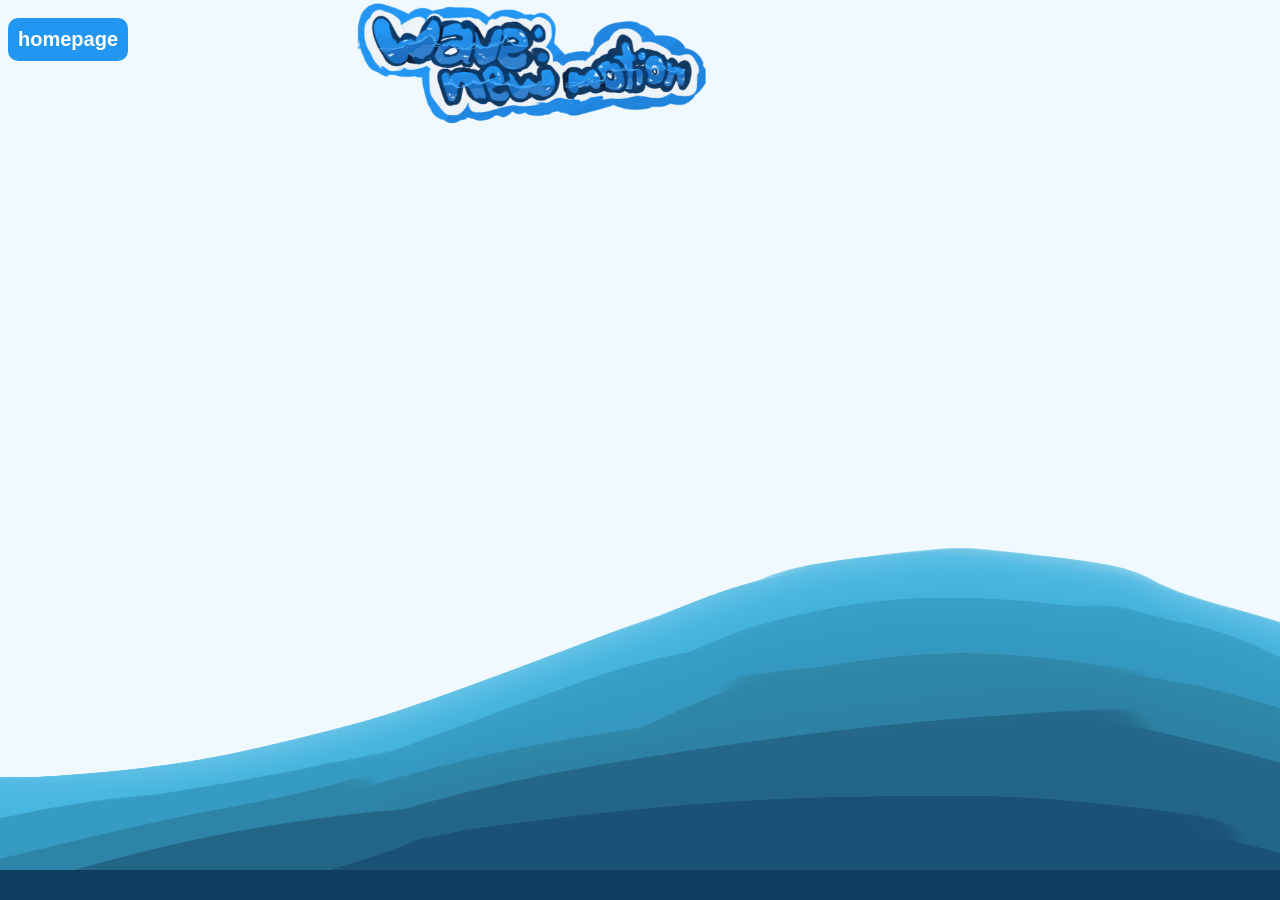
==== index.html @ c50577df "portal css / index css grabbed from my wonderful claude or im looking at new color profiles and thin" ====
<!DOCTYPE html>
<html lang="en">
<head>
    <meta charset="UTF-8">
    <meta name="viewport" content="width=device-width, initial-scale=1.0">
    <title>Wave: New Motion</title>
<!--     
    <link rel="icon" type="image/png" href="assets/favicon.png"> -->
    <link rel = "stylesheet" href="styles.css">
    <link rel="stylesheet" href="wave.css">
    <link rel = "stylesheet" href="portal.css"
</head>

<body>

<body>
    <img src="images/logo.png" width="350" height="171" id = "logo" class="logo">

    <div class = "home-ocean">
        <div class = "home-wave"></div>
        <div class = "home-wave"></div>
    </div>

    <!-- make a div for the top bar for navigation (have very little like maybe goal, detail, contact about us, etc.) -->

    <container>

        <div class = "header">

        </div>

        <div class = "content">
            <!-- <select id="dynamicDropdown">
                <option disabled selected>Select an option</option>
            </select>
            <button id = "convert"> convert horus</button> -->

            <button onclick="window.location.href='homepage.html';">homepage</button>
        </div>
        
        <div class = "shop-output" id = "shop-output"> </div>

        <div class = "popup-overlay"></div>
        
    </container>
    
    <script src="portal/portal.js"></script>
    

</body>
</html>
---- styles.css ----
@font-face {
  font-family: 'Satoshi'; /* Name the font */
  src: url("Satoshi-Black.ttf") format("truetype"); 
  font-weight: 100 900;
  font-style: normal;
  font-display: swap; /* Helps with page load performance */
}


:root {
    --navy: #0a1c38;
    --blue: #1a6fc4;
    --accent: #2196f3;
    --white: #ffffff;
    --light-bg: #f0f4f8;
}

.logo{
    z-index: 40;
    position: fixed;
    left: 28%;
    top: -2.5%;
    margin: 0;
    z-index: 30;
    line-height:0;
    animation: fadeUp 0.5s ease forwards;
    transition: background-color 0.2s ease, transform 0.2s ease, box-shadow 0.2s ease;
}


.logo.show{
    z-index: 40;
    position: fixed;
    left: 36%;
    top: -2.5%;
    margin: 0;
    z-index: 30;
    line-height:0;
    animation: fadeUp 0.5s ease forwards;
    transition: background-color 0.2s ease, transform 0.2s ease, box-shadow 0.2s ease;
}
.logo:hover{
    transform: scale(1.05);
    cursor: url("images/bcursor1.png"), pointer;
}

body{
    font-family:'Satoshi-Black', sans-serif;
    font-size: 2vw;
    font-weight: bold;
    color: var(--light-bg);
}
h1 {
    margin-top: 2px;
    margin-bottom: 10px;
    color: var(--navy);
}

button{
    cursor: url("images/bcursor1.png"), auto;
    font-family: 'Satoshi-Black', sans-serif;
    background-color: var(--accent);
    color: white;
    align-self: center;

    margin-bottom: 10px;
    margin-top: 10px;
    padding: 10px;

    border: none;
    font-size: 20px;
    border-radius: 10px;
    
    font-weight: bold; 
}

button:hover{
    background-color: var(--blue);
    color: white;
    box-shadow: 0px 0px 20px rgb(66, 155, 193);

}
.delete-btn{
    font-family: 'Satoshi-Black', sans-serif;
    background-color: var(--accent);
    color: white;
    padding: 10px;
    border: none;
    border-radius: 10px;
    font-weight: bold;
    margin: auto;
}
.delete-btn:hover{
    background-color: var(--blue);
    color: white;
    box-shadow: 0px 0px 20px rgb(66, 155, 193);
}

.popup-overlay {
    display: block;
    width: 100%;
    height: 100%;
    position: fixed;
    top: 0;
    left: 0;
    background-color: rgba(0, 0, 0, 0.15);
    opacity: 0;
    pointer-events: none;
    z-index: 999;
}

.popup-overlay.show {
    opacity: 1;
    pointer-events: auto;
}

.hours-logged{
    padding-left: 10px;
    margin: 0;
    width: auto;
    border-radius: 10px;
    color: var(--accent);
    background-color: white;
    text-align: left;
}

.currency {
    direction: flex;
    background-color: var(--accent);
    color: var(--light-bg);
    width: 10vw;
    border-radius: 15px;
    padding: 10px;
}
.delete-popup {
    cursor: url("images/bcursor1.png"), pointer;
    display: flex;
    background-color: var(--light-bg);
    width: 30vw;
    aspect-ratio: 5/4;
    flex-direction: column;
    box-sizing: border-box;
    overflow: auto;

    position: fixed;
    border-radius: 1rem;
    padding: 2rem;
    gap: 0rem;

    top: 50%;
    left: 50%;

    transform: translate(-50%, -50%) scale(0.8);
    opacity: 0;
    border: 0.15rem solid var(--light-bg);
    pointer-events: none;
    z-index: 1000;
}

.delete-popup.show {
    transform: translate(-50%, -50%) scale(1.0);
    opacity: 1;
    pointer-events: auto;
    z-index: 1000;
    text-align: center; 
    border-radius: 30px;
    border-color:rgba(47, 106, 232, 0.368);
}

.delete-popup-overlay {
    display: block;
    width: 100%;
    height: 100%;
    position: fixed;
    top: 0;
    left: 0;
    background-color: rgba(0, 0, 0, 0.15);
    opacity: 0;
    pointer-events: none;
    z-index: 999;
}

.delete-popup-overlay.show {
    opacity: 1;
    pointer-events: auto;
}
---- wave.css ----
/* Animated Wave Background Style  */


.ocean {
    cursor: url("images/bcursor1.png"), pointer;
    height: 30px;
    width:100%;
    position: fixed;
    bottom:0;
    left:0;
    background-color: rgb(16, 60, 96);
}

.wave {
    background: url("images/wave.png") repeat-x;
    position: absolute;
    top: -250px;
    width: 6400px;
    height: 300px;
    animation: wave 14s cubic-bezier( 0.36, 0.45, 0.63, 0.53) infinite, swell 7s;
    transform: translate3d(0, 0, 0);
}

.wave:nth-of-type(2) {
    top: -250px;
    animation: wave 7s cubic-bezier( 0.36, 0.45, 0.63, 0.53) -.125s infinite, swell 5s ease -1.25s infinite;
    opacity: 1;
}

@keyframes wave {
    0% {
        margin-left: 0;
    }
    100% {
        margin-left: -1920px;
    }
}

@keyframes swell {
    0%, 100% {
        transform: translate3d(0,-20px,0);
    }
    50% {
        transform: translate3d(0,20px,0);
    }
}

/* Animated Wave Background Style  */


.home-ocean {
    cursor: url("images/bcursor1.png"), pointer;
    height: 30px;
    width:100%;
    position: fixed;
    bottom:0;
    left:0;
    background-color: rgb(16, 60, 96);
}

.home-wave {
    background: url("images/wave.png") repeat-x;
    position: absolute;
    top: -350px;
    width: 6400px;
    height: 350px;
    animation: home-wave 14s cubic-bezier( 0.36, 0.45, 0.63, 0.53) infinite, home-swell 7s;
    transform: translate3d(0, 0, 0);
}

.home-wave:nth-of-type(2) {
    top: -350px;
    animation: home-wave 7s cubic-bezier( 0.36, 0.45, 0.63, 0.53) -.125s infinite, home-swell 7.5s ease -1.25s infinite;
    opacity: 1;
}

@keyframes home-wave {
    0% {
        margin-left: 0px;
    }
    100% {
        margin-left: -1920px;
    }
}

@keyframes home-swell {
    0%, 100% {
        transform: translate3d(0,-30px,0);
    }
    50% {
        transform: translate3d(0,30px,0);
    }
}
---- portal.css ----
:root{
  --sky:#f0f9ff;
  --blue1:#29abe2;
  --blue2:#1d8fc7;
  --blue3:#0e6fa3;
  --deep:#0a2a3d;
  --text:#0d2e45;
  --muted:#4a8fb0;
  --white:#ffffff;
  --shadow:rgba(29,143,199,0.15);
}
 
html{scroll-behavior:smooth;}
 
body{
  font-family:'Nunito',sans-serif;
  background:var(--sky);
  color:var(--text);
  overflow-x:hidden;
}
 
/* ── NAV ── */
nav{
  position:sticky;top:0;z-index:100;
  display:flex;align-items:center;justify-content:space-between;
  padding:0 2.5rem;height:64px;
  background:rgba(240,249,255,0.85);
  backdrop-filter:blur(16px);
  border-bottom:1.5px solid rgba(41,171,226,0.15);
}
 
.logo{
  font-family:'Fredoka One',cursive;
  font-size:24px;
  color:var(--blue2);
  text-decoration:none;
  display:flex;align-items:center;gap:10px;
}
 
.logo-wave{
  width:34px;height:34px;
  background:var(--blue1);
  border-radius:50% 50% 50% 30% / 60% 60% 40% 40%;
  display:flex;align-items:center;justify-content:center;
  font-size:17px;
  animation:bob 3s ease-in-out infinite;
  box-shadow:0 4px 14px rgba(41,171,226,0.4);
}
 
@keyframes bob{
  0%,100%{transform:translateY(0);}
  50%{transform:translateY(-5px);}
}
 
.nav-links{display:flex;gap:2rem;list-style:none;}
.nav-links a{color:var(--muted);text-decoration:none;font-size:14px;font-weight:700;transition:color 0.2s;}
.nav-links a:hover{color:var(--blue2);}
 
.nav-ctas{display:flex;gap:10px;align-items:center;}
 
.btn{
  display:inline-flex;align-items:center;gap:6px;
  padding:9px 20px;border-radius:999px;
  font-family:'Nunito',sans-serif;font-size:14px;font-weight:800;
  text-decoration:none;cursor:pointer;border:none;
  transition:all 0.2s;
}
 
.btn-ghost{
  background:transparent;color:var(--muted);
  border:2px solid rgba(41,171,226,0.3);
}
.btn-ghost:hover{background:rgba(41,171,226,0.08);color:var(--blue2);border-color:var(--blue1);}
 
.btn-primary{
  background:var(--blue1);color:white;
  box-shadow:0 4px 18px rgba(41,171,226,0.4);
}
.btn-primary:hover{background:var(--blue2);transform:translateY(-2px);box-shadow:0 8px 24px rgba(41,171,226,0.5);}
 
/* ── HERO ── */
.hero{
  position:relative;
  display:flex;flex-direction:column;align-items:center;text-align:center;
  padding:6rem 2rem 0;
  overflow:hidden;
}
 
/* big bg circle */
.hero::before{
  content:'';
  position:absolute;top:-120px;left:50%;transform:translateX(-50%);
  width:900px;height:700px;
  background:radial-gradient(ellipse, rgba(41,171,226,0.13) 0%, transparent 65%);
  pointer-events:none;
}
 
.hero-badge{
  display:inline-flex;align-items:center;gap:8px;
  padding:6px 16px 6px 10px;
  border-radius:999px;
  background:white;
  border:2px solid rgba(41,171,226,0.25);
  font-size:12.5px;font-weight:800;color:var(--blue2);
  margin-bottom:2rem;
  box-shadow:0 2px 12px var(--shadow);
  animation:fadeUp 0.5s ease forwards;
}
 
.badge-wave{animation:bob 2s ease-in-out infinite;display:inline-block;}
 
h1{
  font-family:'Fredoka One',cursive;
  font-size:clamp(42px,7vw,82px);
  line-height:1.05;
  letter-spacing:-1px;
  color:var(--text);
  max-width:820px;
  margin-bottom:1.5rem;
  animation:fadeUp 0.5s 0.1s ease both;
}
 
h1 .wave-word{
  color:var(--blue1);
  position:relative;
  display:inline-block;
}
 
/* underline squiggle */
h1 .wave-word::after{
  content:'';
  position:absolute;
  bottom:-6px;left:0;right:0;height:6px;
  background:url("data:image/svg+xml,%3Csvg xmlns='http://www.w3.org/2000/svg' viewBox='0 0 80 8'%3E%3Cpath d='M0,4 C10,0 20,8 40,4 C60,0 70,8 80,4' stroke='%2329abe2' stroke-width='2.5' fill='none' stroke-linecap='round'/%3E%3C/svg%3E") repeat-x center/40px 6px;
}
 
.hero-sub{
  font-size:18px;color:var(--muted);
  max-width:500px;line-height:1.7;font-weight:600;
  margin-bottom:2.5rem;
  animation:fadeUp 0.5s 0.2s ease both;
}
 
.hero-ctas{
  display:flex;gap:12px;flex-wrap:wrap;justify-content:center;
  margin-bottom:0.8rem;
  animation:fadeUp 0.5s 0.3s ease both;
}
 
.btn-hero{padding:13px 30px;font-size:16px;border-radius:999px;}
 
.hero-note{
  font-size:12.5px;color:var(--muted);font-weight:700;opacity:0.6;
  animation:fadeUp 0.5s 0.4s ease both;
  margin-bottom:3rem;
}
 
/* ── HERO VISUAL (fake app UI) ── */
.hero-ui{
  position:relative;z-index:2;
  width:100%;max-width:700px;
  background:white;
  border-radius:24px 24px 0 0;
  border:2px solid rgba(41,171,226,0.18);
  box-shadow:0 -4px 60px rgba(41,171,226,0.2), 0 30px 80px rgba(0,0,0,0.08);
  overflow:hidden;
  animation:fadeUp 0.6s 0.5s ease both;
}
 
.ui-bar{
  background:var(--sky);
  border-bottom:1.5px solid rgba(41,171,226,0.12);
  padding:12px 18px;
  display:flex;align-items:center;gap:8px;
}
 
.ui-dot{width:10px;height:10px;border-radius:50%;}
.ui-dot.r{background:#f87171;} .ui-dot.y{background:#fbbf24;} .ui-dot.g{background:#34d399;}
.ui-url{margin-left:auto;font-size:11.5px;font-weight:700;color:var(--muted);opacity:0.6;font-family:'Nunito',sans-serif;}
 
.ui-body{padding:1.5rem;}
 
.ui-task{
  display:flex;align-items:center;gap:12px;
  padding:12px 14px;border-radius:12px;
  border:1.5px solid rgba(41,171,226,0.12);
  margin-bottom:10px;background:var(--sky);
  font-size:14px;font-weight:700;
}
 
.ui-check{
  width:22px;height:22px;border-radius:50%;
  border:2.5px solid var(--blue1);
  display:flex;align-items:center;justify-content:center;
  flex-shrink:0;
}
 
.ui-check.done{background:var(--blue1);border-color:var(--blue1);}
.ui-check.done::after{content:'✓';color:white;font-size:11px;font-weight:900;}
 
.ui-subj{
  font-size:11px;font-weight:800;padding:2px 9px;border-radius:999px;margin-left:auto;
}
.math{background:#e8f0fe;color:#3b5bdb;}
.sci{background:#e8faf0;color:#1a7a4a;}
.eng{background:#fff3e0;color:#c06000;}
 
.ui-due{font-size:11px;font-weight:800;color:var(--muted);}
 
/* ── WAVE DIVIDER ── */
.wave-div{
  width:100%;overflow:hidden;line-height:0;
  margin-top:-2px;
}
.wave-div svg{display:block;width:100%;}
 
/* ── SOCIAL PROOF ── */
.proof{
  background:var(--blue1);
  padding:1.5rem 2rem;
  display:flex;align-items:center;justify-content:center;
  gap:3rem;flex-wrap:wrap;
}
 
.proof-label{font-size:12px;font-weight:800;color:rgba(255,255,255,0.6);text-transform:uppercase;letter-spacing:0.1em;white-space:nowrap;}
 
.proof-schools{display:flex;gap:2.5rem;flex-wrap:wrap;justify-content:center;}
 
.proof-school{font-family:'Fredoka One',cursive;font-size:15px;color:rgba(255,255,255,0.55);transition:color 0.2s;}
.proof-school:hover{color:white;}
 
/* ── FEATURES ── */
.features{
  max-width:1050px;margin:6rem auto;padding:0 2rem;
}
 
.section-header{text-align:center;margin-bottom:3.5rem;}
 
h2{
  font-family:'Fredoka One',cursive;
  font-size:clamp(30px,4vw,48px);
  color:var(--text);letter-spacing:-0.5px;
  margin-bottom:0.7rem;
}
 
.section-sub{font-size:16px;color:var(--muted);font-weight:600;max-width:480px;margin:0 auto;}
 
.feat-grid{
  display:grid;
  grid-template-columns:repeat(3,1fr);
  gap:20px;
}
 
.feat-card{
  background:white;
  border-radius:20px;
  padding:1.8rem;
  border:2px solid rgba(41,171,226,0.1);
  box-shadow:0 4px 20px var(--shadow);
  transition:transform 0.2s,box-shadow 0.2s;
}
 
.feat-card:hover{transform:translateY(-4px);box-shadow:0 10px 32px rgba(41,171,226,0.2);}
 
.feat-icon{
  width:48px;height:48px;border-radius:14px;
  background:linear-gradient(135deg,rgba(41,171,226,0.15),rgba(29,143,199,0.08));
  display:flex;align-items:center;justify-content:center;
  font-size:22px;margin-bottom:1.1rem;
  border:1.5px solid rgba(41,171,226,0.15);
}
 
.feat-title{font-size:16px;font-weight:800;margin-bottom:0.5rem;color:var(--text);}
.feat-desc{font-size:14px;color:var(--muted);line-height:1.65;font-weight:600;}
 
/* ── STATS ── */
.stats{
  background:white;
  border-top:2px solid rgba(41,171,226,0.1);
  border-bottom:2px solid rgba(41,171,226,0.1);
  padding:4rem 2rem;
}
 
.stats-inner{
  max-width:800px;margin:0 auto;
  display:grid;grid-template-columns:repeat(4,1fr);
  gap:2rem;text-align:center;
}
 
.stat-num{
  font-family:'Fredoka One',cursive;
  font-size:48px;color:var(--blue1);letter-spacing:-1px;line-height:1;
  margin-bottom:0.4rem;
}
 
.stat-label{font-size:13px;font-weight:800;color:var(--muted);}
 
/* ── CTA BANNER ── */
.cta{
  max-width:820px;margin:6rem auto 5rem;padding:0 2rem;
  text-align:center;
  position:relative;
}
 
.cta-card{
  background:var(--blue1);
  border-radius:28px;
  padding:4rem 2.5rem;
  position:relative;overflow:hidden;
  box-shadow:0 20px 60px rgba(41,171,226,0.35);
}
 
.cta-card::before,
.cta-card::after{
  content:'';position:absolute;border-radius:50%;
  background:rgba(255,255,255,0.07);pointer-events:none;
}
.cta-card::before{width:400px;height:400px;bottom:-150px;right:-100px;}
.cta-card::after{width:250px;height:250px;top:-80px;left:-60px;}
 
.cta-card h2{color:white;margin-bottom:0.7rem;}
.cta-card p{color:rgba(255,255,255,0.75);font-size:16px;font-weight:600;margin-bottom:2rem;}
 
.btn-white{
  background:white;color:var(--blue2);
  box-shadow:0 4px 18px rgba(0,0,0,0.12);
}
.btn-white:hover{transform:translateY(-2px);box-shadow:0 8px 24px rgba(0,0,0,0.18);}
 
/* ── FOOTER ── */
footer{
  background:var(--deep);
  padding:2rem 2.5rem;
  display:flex;align-items:center;justify-content:space-between;
  flex-wrap:wrap;gap:1rem;
}
 
.footer-logo{
  font-family:'Fredoka One',cursive;
  font-size:18px;color:rgba(255,255,255,0.5);
}
 
.footer-links{display:flex;gap:1.8rem;list-style:none;}
.footer-links a{color:rgba(255,255,255,0.35);text-decoration:none;font-size:13px;font-weight:700;transition:color 0.2s;}
.footer-links a:hover{color:rgba(255,255,255,0.75);}
 
.footer-copy{font-size:12px;color:rgba(255,255,255,0.25);font-weight:700;}
 
/* ── ANIMATIONS ── */
@keyframes fadeUp{
  from{opacity:0;transform:translateY(18px);}
  to{opacity:1;transform:translateY(0);}
}
 
@media(max-width:860px){
  .feat-grid{grid-template-columns:1fr 1fr;}
  .stats-inner{grid-template-columns:repeat(2,1fr);}
  nav .nav-links{display:none;}
}
 
@media(max-width:500px){
  .feat-grid{grid-template-columns:1fr;}
  .stats-inner{grid-template-columns:repeat(2,1fr);}
}
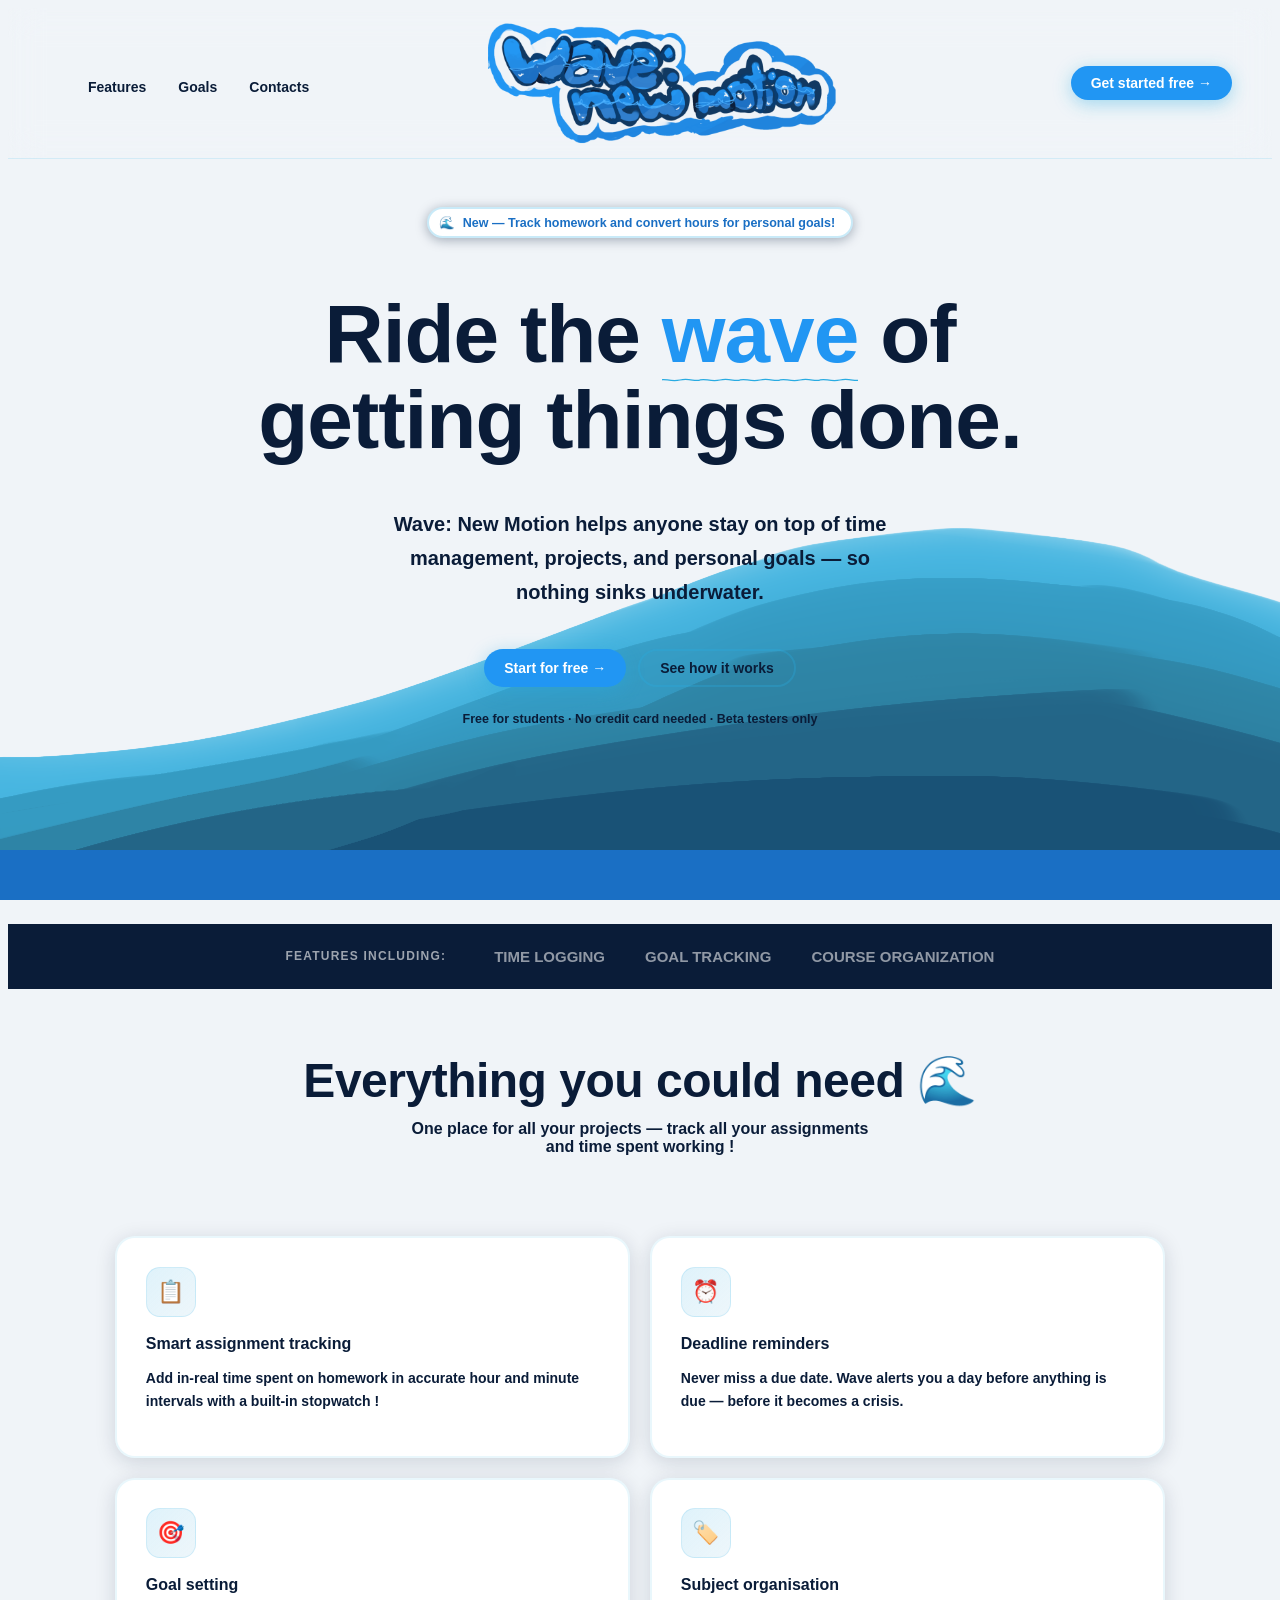
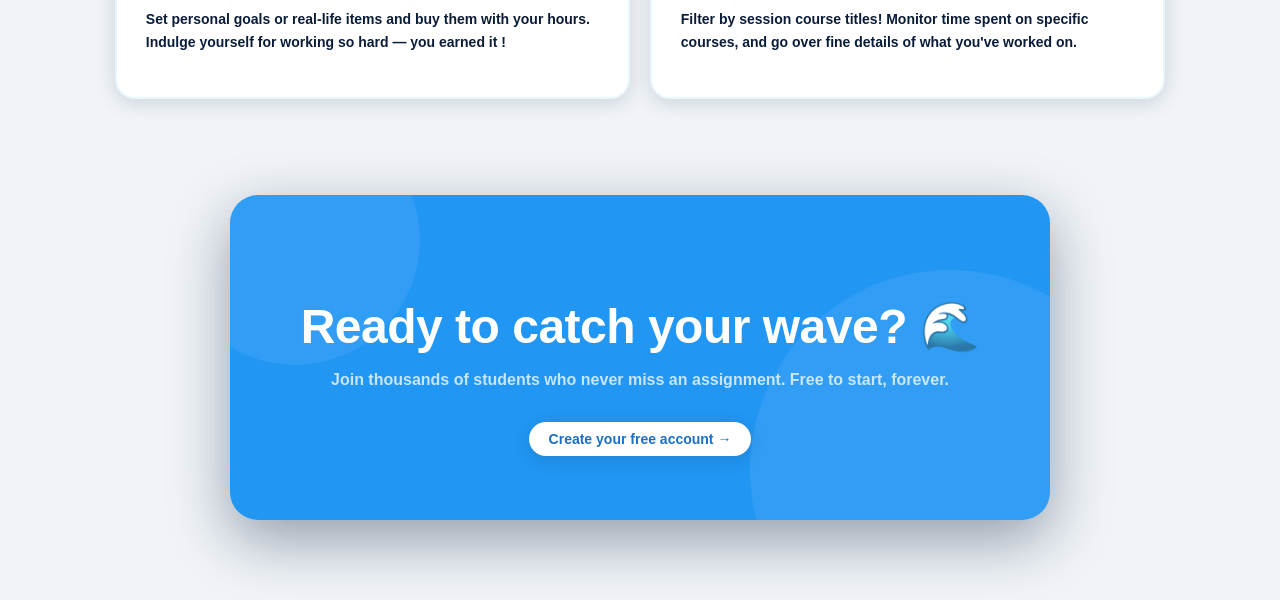
==== commit d4690b4e: "3 hours LATER... fixed up index.html aka my portal got some working fun animations got my waves in (" ====
--- a/index.html
+++ b/index.html
@@ -14,7 +14,6 @@
 <body>
 
 <body>
-    <img src="images/logo.png" width="350" height="171" id = "logo" class="logo">
 
     <div class = "home-ocean">
         <div class = "home-wave"></div>
@@ -23,26 +22,93 @@
 
     <!-- make a div for the top bar for navigation (have very little like maybe goal, detail, contact about us, etc.) -->
 
-    <container>
+    <!-- tuff ahh header (none of these hyperlinks... should??? work) -->
+    <nav>
+        <img src="images/logo.png" width="350" height="171" id = "logo" class="portal-logo" onclick="window.location.href='homepage.html';">
+        <ul class="nav-links">
+            <li><a href="#">Features</a></li>
+            <li><a href="#">Goals</a></li>
+            <li><a href="#">Contacts</a></li>
+        </ul>
+        <div class="nav-btns">
+            <a href="homepage.html" class="btn btn-primary">Get started free →</a>
+        </div>
+    </nav>
+    
+    <!-- HERO -->
+    <section class="blurb">
+    <div class="notif">
+        <span class="notif-wave">🌊</span>
+        New — Track homework and convert hours for personal goals!
+    </div>
+    
+    <h1>Ride the <span class="wave-word">wave</span> of getting things done.</h1>
+    
+    <p class="blurb-details">Wave: New Motion helps <strong>anyone</strong> stay on top of time management, projects, and personal goals — so nothing sinks underwater.</p>
+    
+    <div class="blurb-btns">
+        <a href="#" class="btn btn-primary">Start for free →</a>
+        <a href="#" class="btn btn-ghost">See how it works</a>
+    </div>
+    <p class="blurb-note">Free for students · No credit card needed · Beta testers only</p>
+    </section>
+    
 
-        <div class = "header">
+    <!-- SOCIAL PROOF -->
+    <div class="proof">
+    <span class="proof-label">Features including: </span>
+    <div class="proof-features">
+        <span class="proof-feature">TIME LOGGING</span>
+        <span class="proof-feature">GOAL TRACKING</span>
+        <span class="proof-feature">COURSE ORGANIZATION</span>
+    </div>
+    </div>
 
+    
+    <!-- FEATURES -->
+    <section class="features">
+    <div class="section-header">
+        <h2>Everything you could need 🌊</h2>
+        <p class="section-sub">One place for all your projects — track all your assignments and time spent working !</p>
+    </div>
+    <div class="feat-grid">
+        <div class="feat-card">
+        <div class="feat-icon">📋</div>
+        <p class="feat-title">Smart assignment tracking</p>
+        <p class="feat-desc">Add in-real time spent on homework in accurate hour and minute intervals with a built-in stopwatch !</p>
         </div>
+        <div class="feat-card">
+        <div class="feat-icon">⏰</div>
+        <p class="feat-title">Deadline reminders</p>
+        <p class="feat-desc">Never miss a due date. Wave alerts you a day before anything is due — before it becomes a crisis.</p>
+        </div>
+        <!-- <div class="feat-card">
+        <div class="feat-icon">📊</div>
+        <p class="feat-title">Progress waves</p>
+        <p class="feat-desc">Visual progress bars and streak counters show how much you've accomplished each week.</p>
+        </div> -->
+        <div class="feat-card">
+        <div class="feat-icon">🎯</div>
+        <p class="feat-title">Goal setting</p>
+        <p class="feat-desc">Set personal goals or real-life items and buy them with your hours. Indulge yourself for working so hard — you earned it !</p>
+        </div>
+        <div class="feat-card">
+        <div class="feat-icon">🏷️</div>
+        <p class="feat-title">Subject organisation</p>
+        <p class="feat-desc">Filter by session course titles! Monitor time spent on specific courses, and go over fine details of what you've worked on.</p>
+        </div> 
+    </div>
+    </section>
 
-        <div class = "content">
-            <!-- <select id="dynamicDropdown">
-                <option disabled selected>Select an option</option>
-            </select>
-            <button id = "convert"> convert horus</button> -->
-
-            <button onclick="window.location.href='homepage.html';">homepage</button>
-        </div>
-        
-        <div class = "shop-output" id = "shop-output"> </div>
-
-        <div class = "popup-overlay"></div>
-        
-    </container>
+    
+    <!-- CTA BANNER -->
+    <section class="promo">
+    <div class="promo-card">
+        <h2>Ready to catch your wave? 🌊</h2>
+        <p>Join thousands of students who never miss an assignment. Free to start, forever.</p>
+        <a href="#" class="btn btn-white btn-hero">Create your free account →</a>
+    </div>
+    </section>
     
     <script src="portal/portal.js"></script>
     
--- a/styles.css
+++ b/styles.css
@@ -6,8 +6,28 @@
   font-display: swap; /* Helps with page load performance */
 }
 
+/* ── ANIMATIONS ── */
+@keyframes fadeUp{
+from{
+    opacity:0;
+    transform:translateY(18px);
+}
+to{
+    opacity:1;
+    transform:translateY(0);
+}
+}
+html{
+    scroll-behavior:smooth;
+}
+
+.body{
+    animation: fadeUp 0.5s ease forwards;
+    transition: background-color 0.2s ease, transform 0.2s ease, box-shadow 0.2s ease;
+}
 
 :root {
+ 
     --navy: #0a1c38;
     --blue: #1a6fc4;
     --accent: #2196f3;
@@ -15,18 +35,15 @@
     --light-bg: #f0f4f8;
 }
 
+
 .logo{
-    z-index: 40;
+    z-index: 30;
     position: fixed;
     left: 28%;
     top: -2.5%;
     margin: 0;
-    z-index: 30;
     line-height:0;
-    animation: fadeUp 0.5s ease forwards;
-    transition: background-color 0.2s ease, transform 0.2s ease, box-shadow 0.2s ease;
-}
-
+}
 
 .logo.show{
     z-index: 40;
@@ -34,10 +51,7 @@
     left: 36%;
     top: -2.5%;
     margin: 0;
-    z-index: 30;
-    line-height:0;
-    animation: fadeUp 0.5s ease forwards;
-    transition: background-color 0.2s ease, transform 0.2s ease, box-shadow 0.2s ease;
+    line-height:0; 
 }
 .logo:hover{
     transform: scale(1.05);
@@ -45,20 +59,38 @@
 }
 
 body{
-    font-family:'Satoshi-Black', sans-serif;
+    font-family:'Satoshi-Black',sans-serif;
     font-size: 2vw;
     font-weight: bold;
     color: var(--light-bg);
 }
 h1 {
-    margin-top: 2px;
-    margin-bottom: 10px;
+    margin-top: .25em;
+    margin-bottom: .5em;
     color: var(--navy);
 }
 
 button{
-    cursor: url("images/bcursor1.png"), auto;
-    font-family: 'Satoshi-Black', sans-serif;
+    font-family:'Satoshi-Black',sans-serif;
+    cursor: url("images/bcursor1.png"), default;
+
+    display:inline-flex;
+    align-items:center;
+
+    padding:9px 20px;
+    border-radius:999px;
+    
+    background-color: var(--accent);
+    color: white;
+
+    font-size:1em;
+    font-weight:bold;
+    text-decoration:none;
+    border:none;
+    transition:all 0.2s;
+    margin-bottom: 20px;
+    /* cursor: url("images/bcursor1.png"), auto;
+    font-family:'Satoshi-Black',sans-serif;
     background-color: var(--accent);
     color: white;
     align-self: center;
@@ -71,7 +103,7 @@
     font-size: 20px;
     border-radius: 10px;
     
-    font-weight: bold; 
+    font-weight: bold;  */
 }
 
 button:hover{
@@ -81,7 +113,7 @@
 
 }
 .delete-btn{
-    font-family: 'Satoshi-Black', sans-serif;
+    font-family:'Satoshi-Black',sans-serif;
     background-color: var(--accent);
     color: white;
     padding: 10px;
@@ -120,24 +152,30 @@
     width: auto;
     border-radius: 10px;
     color: var(--accent);
-    background-color: white;
     text-align: left;
+
+    background-color:white;
+    animation: fadeUp 0.5s ease forwards;
+    transition: background-color 0.2s ease, transform 0.2s ease, box-shadow 0.2s ease; 
 }
 
 .currency {
+    left: 10%;
     direction: flex;
     background-color: var(--accent);
     color: var(--light-bg);
     width: 10vw;
     border-radius: 15px;
     padding: 10px;
+
+    animation: fadeUp 0.5s ease forwards;
+    transition: background-color 0.2s ease, transform 0.2s ease, box-shadow 0.2s ease; 
 }
 .delete-popup {
     cursor: url("images/bcursor1.png"), pointer;
     display: flex;
     background-color: var(--light-bg);
     width: 30vw;
-    aspect-ratio: 5/4;
     flex-direction: column;
     box-sizing: border-box;
     overflow: auto;
--- a/wave.css
+++ b/wave.css
@@ -1,9 +1,18 @@
 /* Animated Wave Background Style  */
+
+:root {
+ 
+    --navy: #0a1c38;
+    --blue: #1a6fc4;
+    --accent: #2196f3;
+    --white: #ffffff;
+    --light-bg: #f0f4f8;
+}
 
 
 .ocean {
     cursor: url("images/bcursor1.png"), pointer;
-    height: 30px;
+    height: 50px;
     width:100%;
     position: fixed;
     bottom:0;
@@ -26,6 +35,7 @@
     animation: wave 7s cubic-bezier( 0.36, 0.45, 0.63, 0.53) -.125s infinite, swell 5s ease -1.25s infinite;
     opacity: 1;
 }
+
 
 @keyframes wave {
     0% {
@@ -50,12 +60,12 @@
 
 .home-ocean {
     cursor: url("images/bcursor1.png"), pointer;
-    height: 30px;
+    height: 50px;
     width:100%;
     position: fixed;
     bottom:0;
     left:0;
-    background-color: rgb(16, 60, 96);
+    background-color: var(--blue);
 }
 
 .home-wave {
@@ -64,15 +74,18 @@
     top: -350px;
     width: 6400px;
     height: 350px;
+    z-index: -10;
     animation: home-wave 14s cubic-bezier( 0.36, 0.45, 0.63, 0.53) infinite, home-swell 7s;
     transform: translate3d(0, 0, 0);
 }
 
 .home-wave:nth-of-type(2) {
     top: -350px;
+    z-index: -10;
     animation: home-wave 7s cubic-bezier( 0.36, 0.45, 0.63, 0.53) -.125s infinite, home-swell 7.5s ease -1.25s infinite;
     opacity: 1;
 }
+
 
 @keyframes home-wave {
     0% {
@@ -85,9 +98,9 @@
 
 @keyframes home-swell {
     0%, 100% {
-        transform: translate3d(0,-30px,0);
+        transform: translate3d(0,-20px,0);
     }
     50% {
-        transform: translate3d(0,30px,0);
+        transform: translate3d(0,20px,0);
     }
-}+}
--- a/portal.css
+++ b/portal.css
@@ -1,89 +1,131 @@
 
-:root{
-  --sky:#f0f9ff;
-  --blue1:#29abe2;
-  --blue2:#1d8fc7;
-  --blue3:#0e6fa3;
-  --deep:#0a2a3d;
-  --text:#0d2e45;
-  --muted:#4a8fb0;
-  --white:#ffffff;
-  --shadow:rgba(29,143,199,0.15);
-}
- 
-html{scroll-behavior:smooth;}
+:root {
+    --navy: rgb(10, 28, 56);
+    --blue: #1a6fc4;
+    --accent: rgb(33, 150, 243);
+    --white: #ffffff;
+    --light-bg: rgb(240, 244, 248);
+}
+
+@keyframes bob{
+  0%,100%{transform:translateY(0);}
+  50%{transform:translateY(-2px);}
+}
+
+ 
+html{
+    scroll-behavior:smooth;
+}
  
 body{
-  font-family:'Nunito',sans-serif;
-  background:var(--sky);
-  color:var(--text);
-  overflow-x:hidden;
+    cursor: url("images/bcursor1.png"), default;
+    font-family:'Satoshi-Black',sans-serif;
+    background:var(--light-bg);
+    color:var(--navy);
+    overflow-x:hidden;
 }
  
 /* ── NAV ── */
 nav{
-  position:sticky;top:0;z-index:100;
-  display:flex;align-items:center;justify-content:space-between;
-  padding:0 2.5rem;height:64px;
-  background:rgba(240,249,255,0.85);
-  backdrop-filter:blur(16px);
-  border-bottom:1.5px solid rgba(41,171,226,0.15);
-}
- 
-.logo{
-  font-family:'Fredoka One',cursive;
-  font-size:24px;
-  color:var(--blue2);
-  text-decoration:none;
-  display:flex;align-items:center;gap:10px;
-}
- 
-.logo-wave{
-  width:34px;height:34px;
-  background:var(--blue1);
-  border-radius:50% 50% 50% 30% / 60% 60% 40% 40%;
-  display:flex;align-items:center;justify-content:center;
-  font-size:17px;
-  animation:bob 3s ease-in-out infinite;
-  box-shadow:0 4px 14px rgba(41,171,226,0.4);
-}
- 
-@keyframes bob{
-  0%,100%{transform:translateY(0);}
-  50%{transform:translateY(-5px);}
-}
- 
-.nav-links{display:flex;gap:2rem;list-style:none;}
-.nav-links a{color:var(--muted);text-decoration:none;font-size:14px;font-weight:700;transition:color 0.2s;}
-.nav-links a:hover{color:var(--blue2);}
- 
-.nav-ctas{display:flex;gap:10px;align-items:center;}
+    position:sticky;
+    top:0;
+    z-index:100;
+
+    display:flex;
+    align-items:center;
+    justify-content:space-between;
+    padding:0 2.5rem;
+
+    margin-bottom: 0;
+    height:150px;
+    /* light-bg */
+    background:rgba(240,244,248, 0.15);
+    backdrop-filter:blur(16px);
+    border-bottom:1.5px solid rgba(41,171,226,0.15);
+}
+.portal-logo{
+    z-index: 40;
+    position: fixed;
+    left: 38%;
+    top: -7%;
+    margin: 0;
+    line-height:0;
+    transition: background-color 0.2s ease, transform 0.2s ease, box-shadow 0.2s ease;
+}
+
+.portal-logo:hover{
+    transform: scale(1.05);
+    cursor: url("images/bcursor1.png"), default;
+}
+
+ 
+.nav-links{
+    display:flex;
+    gap:2rem;
+    list-style:none;
+}
+
+.nav-links a{
+    color:var(--navy);
+    text-decoration:none;
+    font-size:14px;
+    font-weight:700;
+    transition:color 0.2s;
+}
+.nav-links a:hover{
+    color:var(--accent);
+}
+ 
+.nav-btns{
+    display:flex;
+    gap:10px;
+    align-items:center;
+}
  
 .btn{
-  display:inline-flex;align-items:center;gap:6px;
-  padding:9px 20px;border-radius:999px;
-  font-family:'Nunito',sans-serif;font-size:14px;font-weight:800;
-  text-decoration:none;cursor:pointer;border:none;
-  transition:all 0.2s;
+    font-family:'Satoshi-Black',sans-serif;
+    cursor: url("images/bcursor1.png"), default;
+
+    display:inline-flex;
+    align-items:center;
+    gap:6px;
+
+    padding:9px 20px;
+    border-radius:999px;
+
+    font-size:14px;font-weight:800;
+    text-decoration:none;
+    border:none;
+    transition:all 0.2s;
 }
  
 .btn-ghost{
-  background:transparent;color:var(--muted);
-  border:2px solid rgba(41,171,226,0.3);
-}
-.btn-ghost:hover{background:rgba(41,171,226,0.08);color:var(--blue2);border-color:var(--blue1);}
+    background:transparent;color:var(--navy);
+    border:2px solid rgba(41,171,226,0.3);
+}
+.btn-ghost:hover{
+    background:rgba(41,171,226,0.5);
+    color:var(--light-bg);
+    border-color:var(--accent);}
  
 .btn-primary{
-  background:var(--blue1);color:white;
-  box-shadow:0 4px 18px rgba(41,171,226,0.4);
-}
-.btn-primary:hover{background:var(--blue2);transform:translateY(-2px);box-shadow:0 8px 24px rgba(41,171,226,0.5);}
+    background:var(--accent);
+    color:white;
+    box-shadow:0 4px 18px rgba(41,171,226,0.4);
+}
+.btn-primary:hover{
+    background:var(--blue);
+    transform:translateY(-2px);
+    box-shadow:0 8px 24px rgba(41,171,226,0.5);}
  
 /* ── HERO ── */
-.hero{
+.blurb{
   position:relative;
-  display:flex;flex-direction:column;align-items:center;text-align:center;
-  padding:6rem 2rem 0;
+  display:flex;
+  flex-direction:column;
+  align-items:center;
+  text-align:center;
+  padding:3rem 2rem 0;
   overflow:hidden;
 }
  
@@ -96,33 +138,39 @@
   pointer-events:none;
 }
  
-.hero-badge{
-  display:inline-flex;align-items:center;gap:8px;
-  padding:6px 16px 6px 10px;
-  border-radius:999px;
-  background:white;
-  border:2px solid rgba(41,171,226,0.25);
-  font-size:12.5px;font-weight:800;color:var(--blue2);
-  margin-bottom:2rem;
-  box-shadow:0 2px 12px var(--shadow);
-  animation:fadeUp 0.5s ease forwards;
-}
- 
-.badge-wave{animation:bob 2s ease-in-out infinite;display:inline-block;}
+.notif{
+    display:inline-flex;
+    align-items:center;
+    gap:8px;
+    margin-top: 0;
+    padding:6px 16px 6px 10px;
+    border-radius:999px;
+    background:white;
+    border:2px solid rgba(41,171,226,0.25);
+    font-size:12.5px;font-weight:800;color:var(--blue);
+    margin-bottom:2rem;
+    box-shadow:0 2px 12px rgb(10, 28, 56, 0.35);;
+    animation:fadeUp 0.5s ease forwards;
+}
+ 
+.notif-wave{
+    animation:bob 2s ease-in-out infinite;
+    display:inline-block;
+}
  
 h1{
-  font-family:'Fredoka One',cursive;
-  font-size:clamp(42px,7vw,82px);
-  line-height:1.05;
-  letter-spacing:-1px;
-  color:var(--text);
-  max-width:820px;
-  margin-bottom:1.5rem;
-  animation:fadeUp 0.5s 0.1s ease both;
+    font-family:'Satoshi-Black',sans-serif;
+    font-size:clamp(42px,7vw,82px);
+    line-height:1.05;
+    letter-spacing:-1px;
+    color:var(--navy);
+    max-width:820px;
+    margin-bottom:1.5rem;
+    animation:fadeUp 0.5s 0.1s ease both;
 }
  
 h1 .wave-word{
-  color:var(--blue1);
+  color:var(--accent);
   position:relative;
   display:inline-block;
 }
@@ -135,30 +183,42 @@
   background:url("data:image/svg+xml,%3Csvg xmlns='http://www.w3.org/2000/svg' viewBox='0 0 80 8'%3E%3Cpath d='M0,4 C10,0 20,8 40,4 C60,0 70,8 80,4' stroke='%2329abe2' stroke-width='2.5' fill='none' stroke-linecap='round'/%3E%3C/svg%3E") repeat-x center/40px 6px;
 }
  
-.hero-sub{
-  font-size:18px;color:var(--muted);
-  max-width:500px;line-height:1.7;font-weight:600;
-  margin-bottom:2.5rem;
-  animation:fadeUp 0.5s 0.2s ease both;
-}
- 
-.hero-ctas{
-  display:flex;gap:12px;flex-wrap:wrap;justify-content:center;
-  margin-bottom:0.8rem;
-  animation:fadeUp 0.5s 0.3s ease both;
-}
- 
-.btn-hero{padding:13px 30px;font-size:16px;border-radius:999px;}
- 
-.hero-note{
-  font-size:12.5px;color:var(--muted);font-weight:700;opacity:0.6;
-  animation:fadeUp 0.5s 0.4s ease both;
-  margin-bottom:3rem;
+/* front details */
+
+.blurb-details{
+    font-size:20px;
+    color:var(--navy);
+    max-width:500px;
+    line-height:1.7;
+    font-weight:bold;
+    margin-bottom:2.5rem;
+    animation:fadeUp 0.5s 0.2s ease both;
+}
+ 
+.blurb-btns{
+    display:flex;
+    gap:12px;
+    flex-wrap:wrap;
+    justify-content:center;
+    margin-bottom:0.8rem;
+
+    animation:fadeUp 0.5s 0.3s ease both;
+}
+ 
+.btn-blurb{
+    padding:13px 30px;
+    font-size:16px;
+    border-radius:999px;}
+ 
+.blurb-note{
+    font-size:12.5px;color:var(--navy);font-weight:700;opacity:0.6;
+    animation:fadeUp 0.5s 0.4s ease both;
+    margin-bottom:3rem;
 }
  
 /* ── HERO VISUAL (fake app UI) ── */
 .hero-ui{
-  position:relative;z-index:2;
+  position:relative;
   width:100%;max-width:700px;
   background:white;
   border-radius:24px 24px 0 0;
@@ -169,7 +229,7 @@
 }
  
 .ui-bar{
-  background:var(--sky);
+  background:var(--light-bg);
   border-bottom:1.5px solid rgba(41,171,226,0.12);
   padding:12px 18px;
   display:flex;align-items:center;gap:8px;
@@ -177,7 +237,9 @@
  
 .ui-dot{width:10px;height:10px;border-radius:50%;}
 .ui-dot.r{background:#f87171;} .ui-dot.y{background:#fbbf24;} .ui-dot.g{background:#34d399;}
-.ui-url{margin-left:auto;font-size:11.5px;font-weight:700;color:var(--muted);opacity:0.6;font-family:'Nunito',sans-serif;}
+.ui-url{
+    margin-left:auto;font-size:11.5px;font-weight:700;color:var(--navy);opacity:0.6;
+    font-family:'Satoshi-Black',sans-serif;}
  
 .ui-body{padding:1.5rem;}
  
@@ -185,18 +247,18 @@
   display:flex;align-items:center;gap:12px;
   padding:12px 14px;border-radius:12px;
   border:1.5px solid rgba(41,171,226,0.12);
-  margin-bottom:10px;background:var(--sky);
+  margin-bottom:10px;background:var(--light-bg);
   font-size:14px;font-weight:700;
 }
  
 .ui-check{
   width:22px;height:22px;border-radius:50%;
-  border:2.5px solid var(--blue1);
+  border:2.5px solid var(--accent);
   display:flex;align-items:center;justify-content:center;
   flex-shrink:0;
 }
  
-.ui-check.done{background:var(--blue1);border-color:var(--blue1);}
+.ui-check.done{background:var(--accent);border-color:var(--accent);}
 .ui-check.done::after{content:'✓';color:white;font-size:11px;font-weight:900;}
  
 .ui-subj{
@@ -206,160 +268,170 @@
 .sci{background:#e8faf0;color:#1a7a4a;}
 .eng{background:#fff3e0;color:#c06000;}
  
-.ui-due{font-size:11px;font-weight:800;color:var(--muted);}
- 
-/* ── WAVE DIVIDER ── */
-.wave-div{
-  width:100%;overflow:hidden;line-height:0;
-  margin-top:-2px;
-}
-.wave-div svg{display:block;width:100%;}
- 
+.ui-due{font-size:11px;font-weight:800;color:var(--navy);}
+ 
+
 /* ── SOCIAL PROOF ── */
 .proof{
-  background:var(--blue1);
-  padding:1.5rem 2rem;
-  display:flex;align-items:center;justify-content:center;
-  gap:3rem;flex-wrap:wrap;
-}
- 
-.proof-label{font-size:12px;font-weight:800;color:rgba(255,255,255,0.6);text-transform:uppercase;letter-spacing:0.1em;white-space:nowrap;}
- 
-.proof-schools{display:flex;gap:2.5rem;flex-wrap:wrap;justify-content:center;}
- 
-.proof-school{font-family:'Fredoka One',cursive;font-size:15px;color:rgba(255,255,255,0.55);transition:color 0.2s;}
-.proof-school:hover{color:white;}
+    margin-top: 150px;
+    z-index: 90;
+    background:var(--navy);
+    padding:1.5rem 2rem;
+    display:flex;
+    align-items:center;
+    justify-content:center;
+    gap:3rem;
+    flex-wrap:wrap;
+}
+ 
+.proof-label{
+    font-size:12px;
+    font-weight:800;
+    color:rgba(255,255,255,0.6);
+    text-transform:uppercase;
+    letter-spacing:0.1em;
+    white-space:nowrap;}
+
+ 
+.proof-features{
+    display:flex;
+    gap:2.5rem;
+    flex-wrap:wrap;
+    justify-content:center;}
+ 
+.proof-feature{
+    font-family:'Satoshi-Black',sans-serif;
+    font-size:15px;
+    color:rgba(255,255,255,0.55);
+    transition:color 0.2s;
+}
+.proof-feature:hover{
+    color:white;
+}
  
 /* ── FEATURES ── */
 .features{
-  max-width:1050px;margin:6rem auto;padding:0 2rem;
-}
- 
-.section-header{text-align:center;margin-bottom:3.5rem;}
+    max-width:1050px;
+    margin:4rem auto;
+    padding:0 2rem;
+}
+ 
+.section-header{
+    text-align:center;
+    margin-bottom:5rem;
+}
  
 h2{
-  font-family:'Fredoka One',cursive;
-  font-size:clamp(30px,4vw,48px);
-  color:var(--text);letter-spacing:-0.5px;
-  margin-bottom:0.7rem;
-}
- 
-.section-sub{font-size:16px;color:var(--muted);font-weight:600;max-width:480px;margin:0 auto;}
+    font-family:'Satoshi-Black',sans-serif;
+    font-size:clamp(30px,4vw,48px);
+    color:var(--navy);letter-spacing:-0.5px;
+    margin-bottom:0.7rem;
+}
+ 
+.section-sub{
+    font-size:16px;color:var(--navy);
+    font-weight:600;
+    max-width:480px;
+    margin:0 auto;
+    z-index: 100;
+}
  
 .feat-grid{
-  display:grid;
-  grid-template-columns:repeat(3,1fr);
-  gap:20px;
+    display:grid;
+    grid-template-columns:repeat(2,1fr);
+    gap:20px;
 }
  
 .feat-card{
-  background:white;
-  border-radius:20px;
-  padding:1.8rem;
-  border:2px solid rgba(41,171,226,0.1);
-  box-shadow:0 4px 20px var(--shadow);
-  transition:transform 0.2s,box-shadow 0.2s;
-}
- 
-.feat-card:hover{transform:translateY(-4px);box-shadow:0 10px 32px rgba(41,171,226,0.2);}
+    z-index: 10;
+    background:white;
+    border-radius:20px;
+    padding:1.8rem;
+    border:2px solid rgba(41,171,226,0.1);
+    /* //navy hex code// */
+    box-shadow:0 4px 20px rgb(10, 28, 56, 0.15);
+    transition:transform 0.2s,box-shadow 0.2s;
+}
+ 
+.feat-card:hover{
+    transform:translateY(-4px);
+    box-shadow:0 10px 32px rgba(41,171,226,0.2);}
  
 .feat-icon{
-  width:48px;height:48px;border-radius:14px;
-  background:linear-gradient(135deg,rgba(41,171,226,0.15),rgba(29,143,199,0.08));
-  display:flex;align-items:center;justify-content:center;
-  font-size:22px;margin-bottom:1.1rem;
-  border:1.5px solid rgba(41,171,226,0.15);
-}
- 
-.feat-title{font-size:16px;font-weight:800;margin-bottom:0.5rem;color:var(--text);}
-.feat-desc{font-size:14px;color:var(--muted);line-height:1.65;font-weight:600;}
- 
-/* ── STATS ── */
-.stats{
-  background:white;
-  border-top:2px solid rgba(41,171,226,0.1);
-  border-bottom:2px solid rgba(41,171,226,0.1);
-  padding:4rem 2rem;
-}
- 
-.stats-inner{
-  max-width:800px;margin:0 auto;
-  display:grid;grid-template-columns:repeat(4,1fr);
-  gap:2rem;text-align:center;
-}
- 
-.stat-num{
-  font-family:'Fredoka One',cursive;
-  font-size:48px;color:var(--blue1);letter-spacing:-1px;line-height:1;
-  margin-bottom:0.4rem;
-}
- 
-.stat-label{font-size:13px;font-weight:800;color:var(--muted);}
- 
-/* ── CTA BANNER ── */
-.cta{
-  max-width:820px;margin:6rem auto 5rem;padding:0 2rem;
-  text-align:center;
-  position:relative;
-}
- 
-.cta-card{
-  background:var(--blue1);
-  border-radius:28px;
-  padding:4rem 2.5rem;
-  position:relative;overflow:hidden;
-  box-shadow:0 20px 60px rgba(41,171,226,0.35);
-}
- 
-.cta-card::before,
-.cta-card::after{
-  content:'';position:absolute;border-radius:50%;
-  background:rgba(255,255,255,0.07);pointer-events:none;
-}
-.cta-card::before{width:400px;height:400px;bottom:-150px;right:-100px;}
-.cta-card::after{width:250px;height:250px;top:-80px;left:-60px;}
- 
-.cta-card h2{color:white;margin-bottom:0.7rem;}
-.cta-card p{color:rgba(255,255,255,0.75);font-size:16px;font-weight:600;margin-bottom:2rem;}
+    width:48px;height:48px;border-radius:14px;
+    background:linear-gradient(135deg,rgba(41,171,226,0.15),rgba(29,143,199,0.08));
+    display:flex;align-items:center;justify-content:center;
+    font-size:22px;margin-bottom:1.1rem;
+    border:1.5px solid rgba(41,171,226,0.15);
+}
+ 
+.feat-title{
+    font-size:16px;font-weight:800;margin-bottom:0.5rem;color:var(--navy);
+    z-index: 100;
+}
+.feat-desc{
+    font-size:14px;color:var(--navy);line-height:1.65;font-weight:600;
+    z-index: 100;
+}
+ 
+ 
+/* ── shameless self plug BANNER ── */
+.promo{
+    max-width:820px;margin:6rem auto 5rem;padding:0 2rem;
+    text-align:center;
+    position:relative;
+}
+ 
+.promo-card{
+    background:var(--accent);
+    border-radius:28px;
+    padding:4rem 2.5rem;
+    position:relative;overflow:hidden;
+    box-shadow:0 20px 60px rgb(10, 28, 56, 0.4);;
+}
+ 
+.promo-card::before, .promo-card::after{
+    content:'';position:absolute;border-radius:50%;
+    background:rgba(255,255,255,0.07);pointer-events:none;
+}
+.promo-card::before{
+    width:400px;
+    height:400px;
+    bottom:-150px;
+    right:-100px;
+}
+.promo-card::after{
+    width:250px;
+    height:250px;
+    top:-80px;
+    left:-60px;
+}
+ 
+.promo-card h2{
+    color:white;
+    margin-bottom:0.7rem;}
+.promo-card p{
+    color:rgba(255,255,255,0.75);
+    font-size:16px;
+    font-weight:600;
+    margin-bottom:2rem;
+}
  
 .btn-white{
-  background:white;color:var(--blue2);
-  box-shadow:0 4px 18px rgba(0,0,0,0.12);
-}
-.btn-white:hover{transform:translateY(-2px);box-shadow:0 8px 24px rgba(0,0,0,0.18);}
- 
-/* ── FOOTER ── */
-footer{
-  background:var(--deep);
-  padding:2rem 2.5rem;
-  display:flex;align-items:center;justify-content:space-between;
-  flex-wrap:wrap;gap:1rem;
-}
- 
-.footer-logo{
-  font-family:'Fredoka One',cursive;
-  font-size:18px;color:rgba(255,255,255,0.5);
-}
- 
-.footer-links{display:flex;gap:1.8rem;list-style:none;}
-.footer-links a{color:rgba(255,255,255,0.35);text-decoration:none;font-size:13px;font-weight:700;transition:color 0.2s;}
-.footer-links a:hover{color:rgba(255,255,255,0.75);}
- 
-.footer-copy{font-size:12px;color:rgba(255,255,255,0.25);font-weight:700;}
- 
-/* ── ANIMATIONS ── */
-@keyframes fadeUp{
-  from{opacity:0;transform:translateY(18px);}
-  to{opacity:1;transform:translateY(0);}
-}
+    background:white;color:var(--blue);
+    box-shadow:0 4px 18px rgba(0,0,0,0.12);
+}
+.btn-white:hover{
+    transform:translateY(-2px);
+    box-shadow:0 8px 24px rgba(0,0,0,0.18);
+}
+ 
  
 @media(max-width:860px){
   .feat-grid{grid-template-columns:1fr 1fr;}
-  .stats-inner{grid-template-columns:repeat(2,1fr);}
   nav .nav-links{display:none;}
 }
  
 @media(max-width:500px){
   .feat-grid{grid-template-columns:1fr;}
-  .stats-inner{grid-template-columns:repeat(2,1fr);}
 }
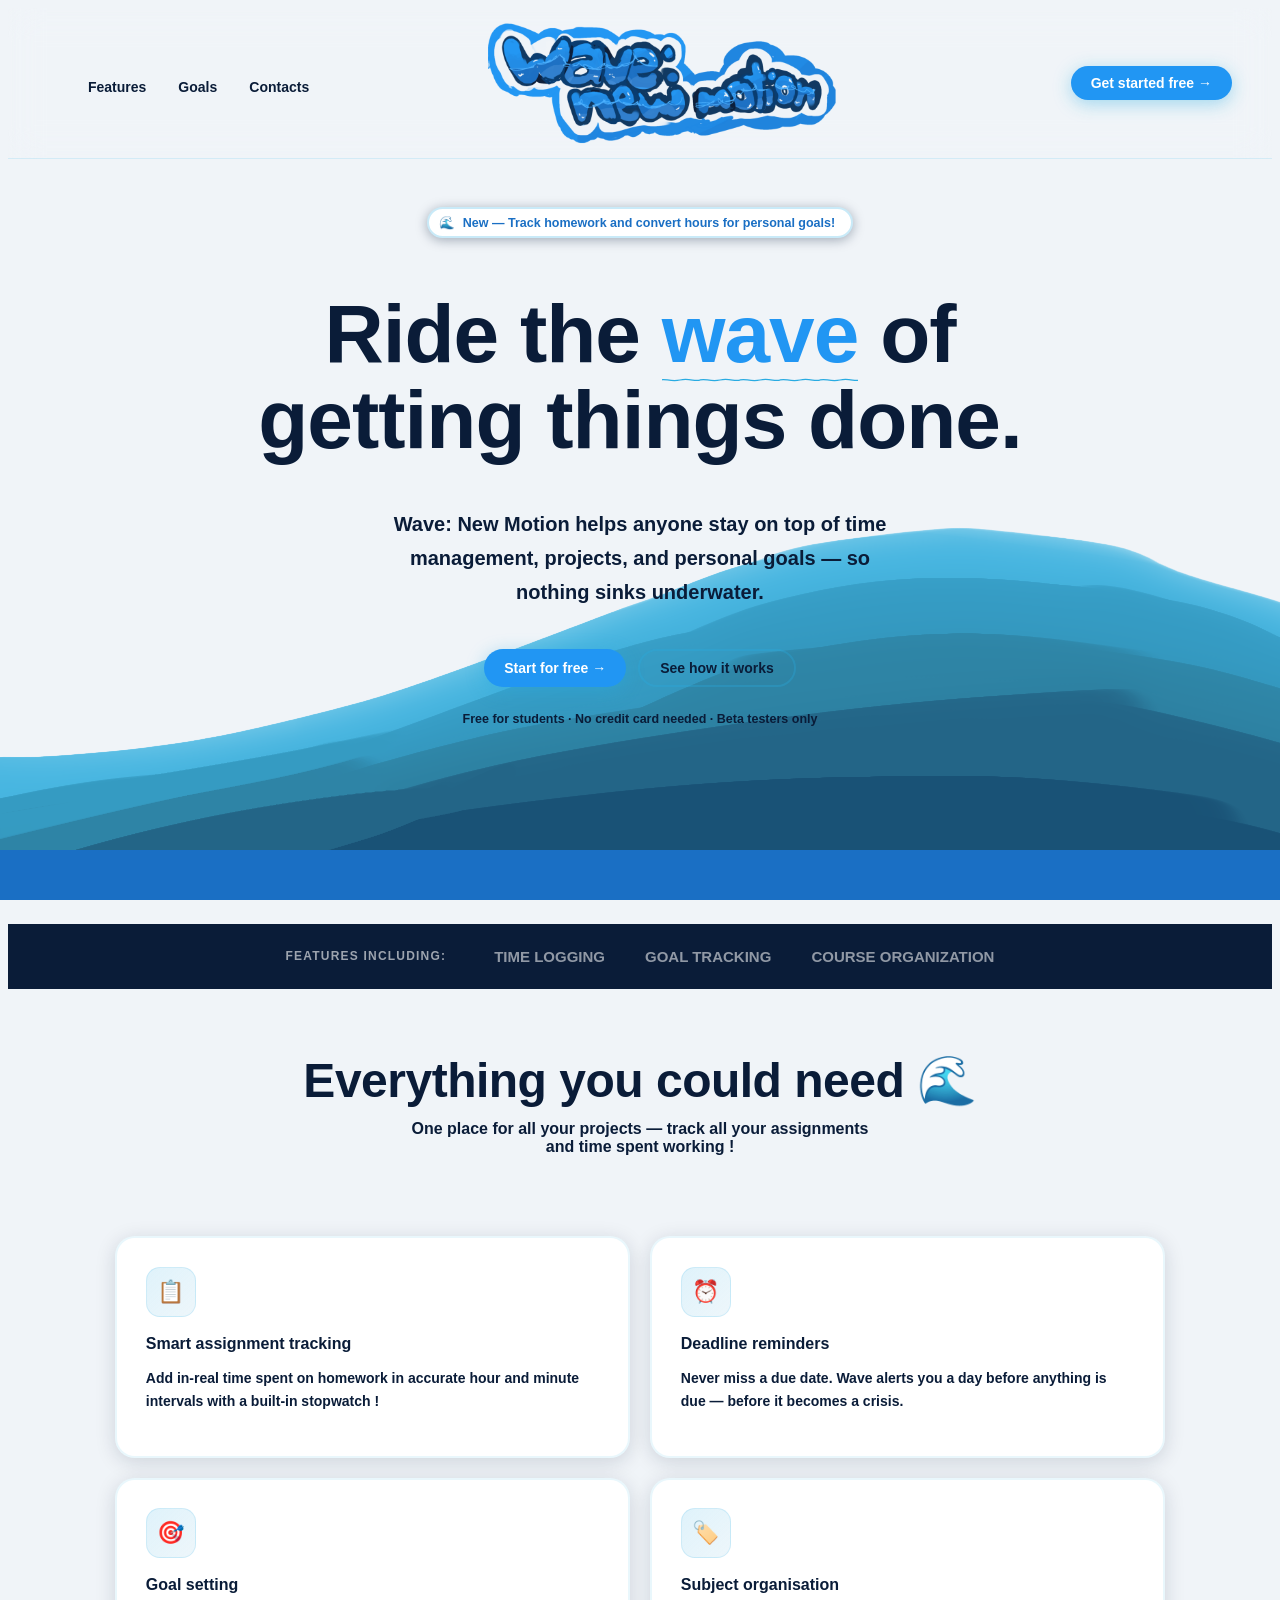
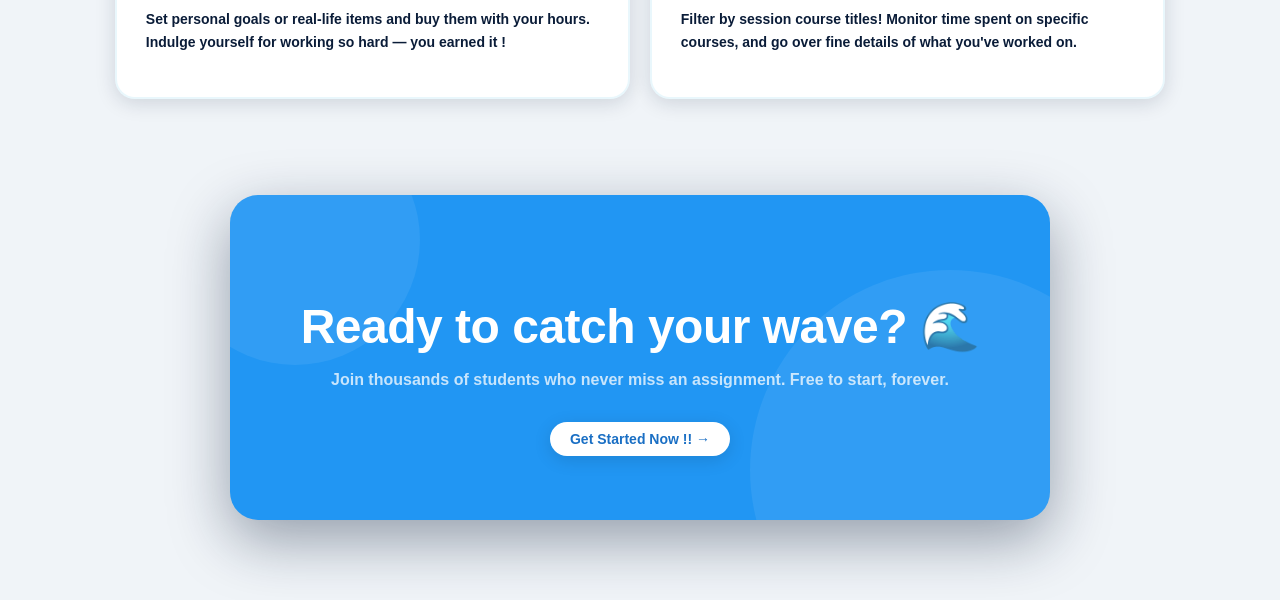
==== commit 9c8cff82: "rounding for hours now works !! rounded hours works !!" ====
--- a/index.html
+++ b/index.html
@@ -47,8 +47,8 @@
     <p class="blurb-details">Wave: New Motion helps <strong>anyone</strong> stay on top of time management, projects, and personal goals — so nothing sinks underwater.</p>
     
     <div class="blurb-btns">
-        <a href="#" class="btn btn-primary">Start for free →</a>
-        <a href="#" class="btn btn-ghost">See how it works</a>
+        <a href="homepage.html" class="btn btn-primary">Start for free →</a>
+        <a href="homepage.html" class="btn btn-ghost">See how it works</a>
     </div>
     <p class="blurb-note">Free for students · No credit card needed · Beta testers only</p>
     </section>
@@ -106,7 +106,7 @@
     <div class="promo-card">
         <h2>Ready to catch your wave? 🌊</h2>
         <p>Join thousands of students who never miss an assignment. Free to start, forever.</p>
-        <a href="#" class="btn btn-white btn-hero">Create your free account →</a>
+        <a href="#" class="btn btn-white btn-hero">Get Started Now !! →</a>
     </div>
     </section>
     
--- a/styles.css
+++ b/styles.css
@@ -39,7 +39,7 @@
 .logo{
     z-index: 30;
     position: fixed;
-    left: 28%;
+    left: 25%;
     top: -2.5%;
     margin: 0;
     line-height:0;
@@ -48,7 +48,7 @@
 .logo.show{
     z-index: 40;
     position: fixed;
-    left: 36%;
+    left: 33%;
     top: -2.5%;
     margin: 0;
     line-height:0; 
--- a/portal.css
+++ b/portal.css
@@ -135,7 +135,7 @@
   position:absolute;top:-120px;left:50%;transform:translateX(-50%);
   width:900px;height:700px;
   background:radial-gradient(ellipse, rgba(41,171,226,0.13) 0%, transparent 65%);
-  pointer-events:none;
+
 }
  
 .notif{
@@ -392,7 +392,7 @@
  
 .promo-card::before, .promo-card::after{
     content:'';position:absolute;border-radius:50%;
-    background:rgba(255,255,255,0.07);pointer-events:none;
+    background:rgba(255,255,255,0.07);
 }
 .promo-card::before{
     width:400px;
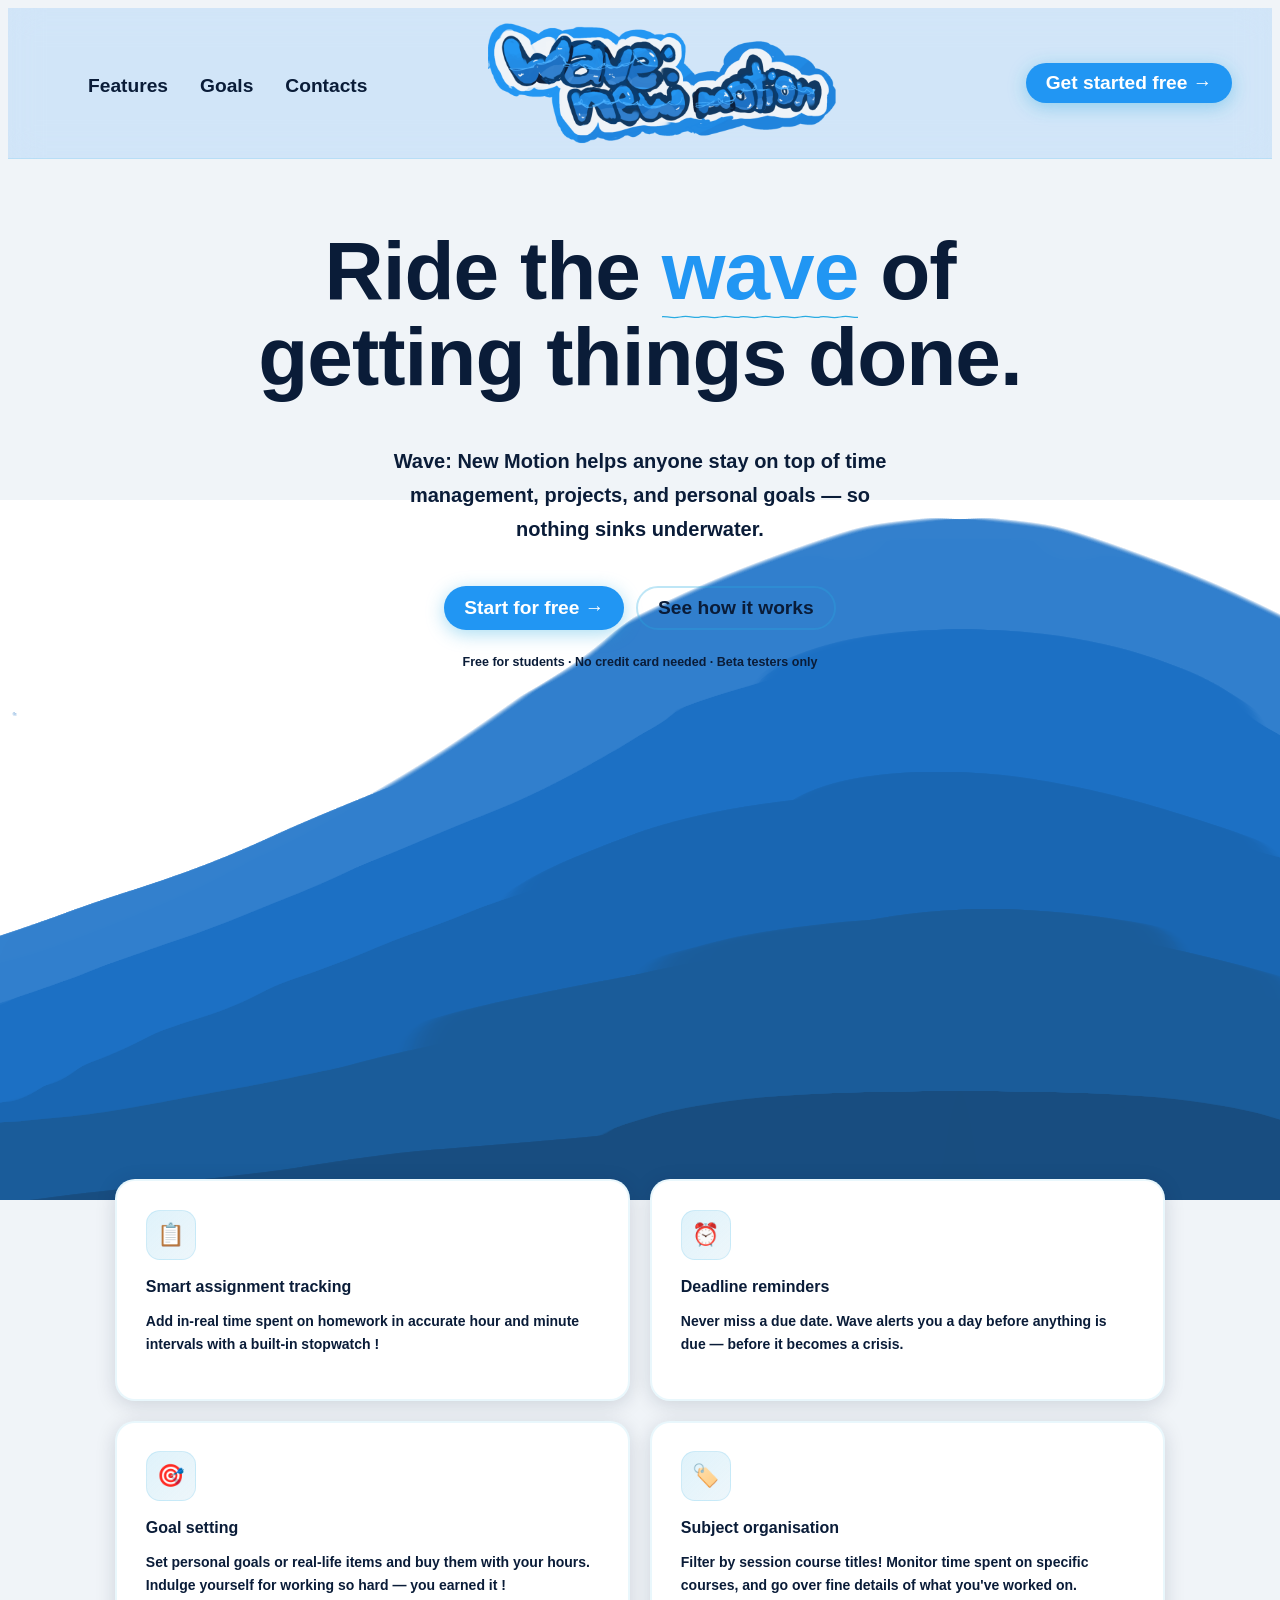
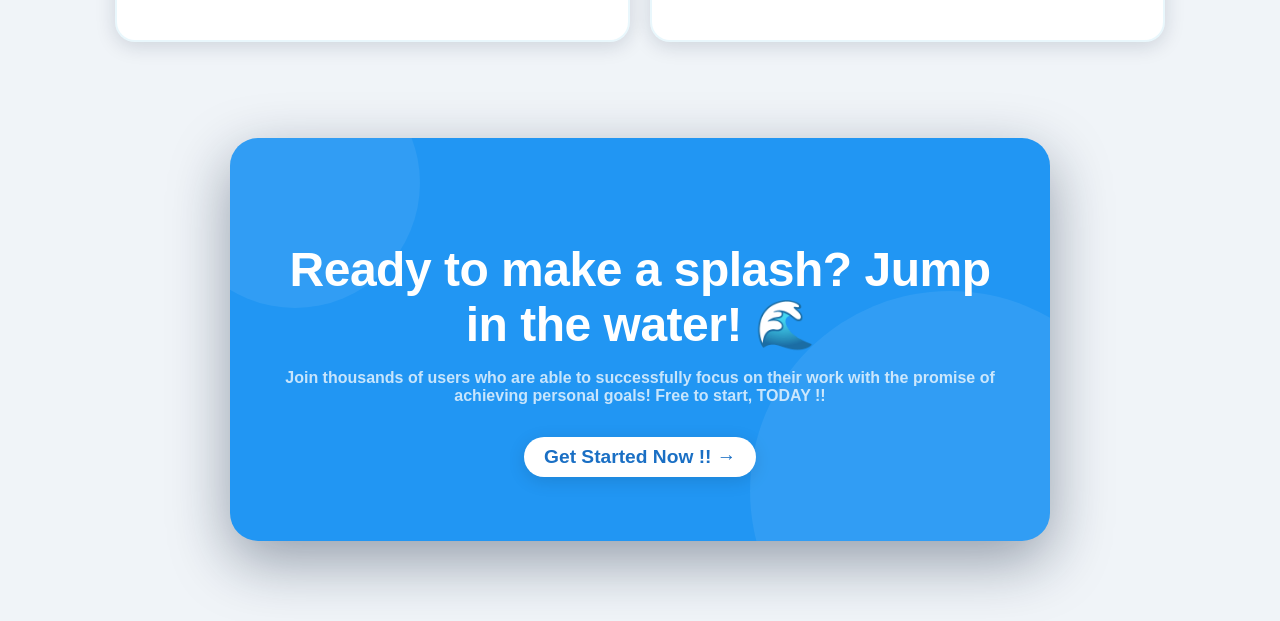
==== commit c2e1f351: "updating portal... again shop buttons bugged - resolved homepage elements being played around wth to" ====
--- a/index.html
+++ b/index.html
@@ -37,11 +37,6 @@
     
     <!-- HERO -->
     <section class="blurb">
-    <div class="notif">
-        <span class="notif-wave">🌊</span>
-        New — Track homework and convert hours for personal goals!
-    </div>
-    
     <h1>Ride the <span class="wave-word">wave</span> of getting things done.</h1>
     
     <p class="blurb-details">Wave: New Motion helps <strong>anyone</strong> stay on top of time management, projects, and personal goals — so nothing sinks underwater.</p>
@@ -104,8 +99,8 @@
     <!-- CTA BANNER -->
     <section class="promo">
     <div class="promo-card">
-        <h2>Ready to catch your wave? 🌊</h2>
-        <p>Join thousands of students who never miss an assignment. Free to start, forever.</p>
+        <h2>Ready to make a splash? Jump in the water! 🌊</h2>
+        <p>Join thousands of users who are able to successfully focus on their work with the promise of achieving personal goals! Free to start, TODAY !!</p>
         <a href="#" class="btn btn-white btn-hero">Get Started Now !! →</a>
     </div>
     </section>
--- a/styles.css
+++ b/styles.css
@@ -85,7 +85,6 @@
 
     font-size:1em;
     font-weight:bold;
-    text-decoration:none;
     border:none;
     transition:all 0.2s;
     margin-bottom: 20px;
--- a/wave.css
+++ b/wave.css
@@ -73,7 +73,7 @@
     position: absolute;
     top: -350px;
     width: 6400px;
-    height: 350px;
+    height: 700px;
     z-index: -10;
     animation: home-wave 14s cubic-bezier( 0.36, 0.45, 0.63, 0.53) infinite, home-swell 7s;
     transform: translate3d(0, 0, 0);
--- a/portal.css
+++ b/portal.css
@@ -35,11 +35,13 @@
     align-items:center;
     justify-content:space-between;
     padding:0 2.5rem;
+    margin-left: 0;
+    margin-right: 0;
 
     margin-bottom: 0;
     height:150px;
-    /* light-bg */
-    background:rgba(240,244,248, 0.15);
+    /* --navy */
+    background:rgb(33, 150, 243, 0.15);
     backdrop-filter:blur(16px);
     border-bottom:1.5px solid rgba(41,171,226,0.15);
 }
@@ -60,6 +62,7 @@
 
  
 .nav-links{
+    pointer-events: none;
     display:flex;
     gap:2rem;
     list-style:none;
@@ -68,8 +71,8 @@
 .nav-links a{
     color:var(--navy);
     text-decoration:none;
-    font-size:14px;
-    font-weight:700;
+    font-size:.75em ;
+    font-weight:bold;
     transition:color 0.2s;
 }
 .nav-links a:hover{
@@ -93,7 +96,8 @@
     padding:9px 20px;
     border-radius:999px;
 
-    font-size:14px;font-weight:800;
+    font-size:.75em;
+    font-weight:bold;
     text-decoration:none;
     border:none;
     transition:all 0.2s;
@@ -147,13 +151,15 @@
     border-radius:999px;
     background:white;
     border:2px solid rgba(41,171,226,0.25);
-    font-size:12.5px;font-weight:800;color:var(--blue);
+    font-size:12.5px;
+    font-weight:bold;
+    color:var(--blue);
     margin-bottom:2rem;
     box-shadow:0 2px 12px rgb(10, 28, 56, 0.35);;
     animation:fadeUp 0.5s ease forwards;
 }
  
-.notif-wave{
+.wave-word{
     animation:bob 2s ease-in-out infinite;
     display:inline-block;
 }
@@ -211,64 +217,12 @@
     border-radius:999px;}
  
 .blurb-note{
-    font-size:12.5px;color:var(--navy);font-weight:700;opacity:0.6;
+    font-size:12.5px;color:var(--navy);
+    font-weight:bold;
+    opacity:0.6;
     animation:fadeUp 0.5s 0.4s ease both;
     margin-bottom:3rem;
 }
- 
-/* ── HERO VISUAL (fake app UI) ── */
-.hero-ui{
-  position:relative;
-  width:100%;max-width:700px;
-  background:white;
-  border-radius:24px 24px 0 0;
-  border:2px solid rgba(41,171,226,0.18);
-  box-shadow:0 -4px 60px rgba(41,171,226,0.2), 0 30px 80px rgba(0,0,0,0.08);
-  overflow:hidden;
-  animation:fadeUp 0.6s 0.5s ease both;
-}
- 
-.ui-bar{
-  background:var(--light-bg);
-  border-bottom:1.5px solid rgba(41,171,226,0.12);
-  padding:12px 18px;
-  display:flex;align-items:center;gap:8px;
-}
- 
-.ui-dot{width:10px;height:10px;border-radius:50%;}
-.ui-dot.r{background:#f87171;} .ui-dot.y{background:#fbbf24;} .ui-dot.g{background:#34d399;}
-.ui-url{
-    margin-left:auto;font-size:11.5px;font-weight:700;color:var(--navy);opacity:0.6;
-    font-family:'Satoshi-Black',sans-serif;}
- 
-.ui-body{padding:1.5rem;}
- 
-.ui-task{
-  display:flex;align-items:center;gap:12px;
-  padding:12px 14px;border-radius:12px;
-  border:1.5px solid rgba(41,171,226,0.12);
-  margin-bottom:10px;background:var(--light-bg);
-  font-size:14px;font-weight:700;
-}
- 
-.ui-check{
-  width:22px;height:22px;border-radius:50%;
-  border:2.5px solid var(--accent);
-  display:flex;align-items:center;justify-content:center;
-  flex-shrink:0;
-}
- 
-.ui-check.done{background:var(--accent);border-color:var(--accent);}
-.ui-check.done::after{content:'✓';color:white;font-size:11px;font-weight:900;}
- 
-.ui-subj{
-  font-size:11px;font-weight:800;padding:2px 9px;border-radius:999px;margin-left:auto;
-}
-.math{background:#e8f0fe;color:#3b5bdb;}
-.sci{background:#e8faf0;color:#1a7a4a;}
-.eng{background:#fff3e0;color:#c06000;}
- 
-.ui-due{font-size:11px;font-weight:800;color:var(--navy);}
  
 
 /* ── SOCIAL PROOF ── */
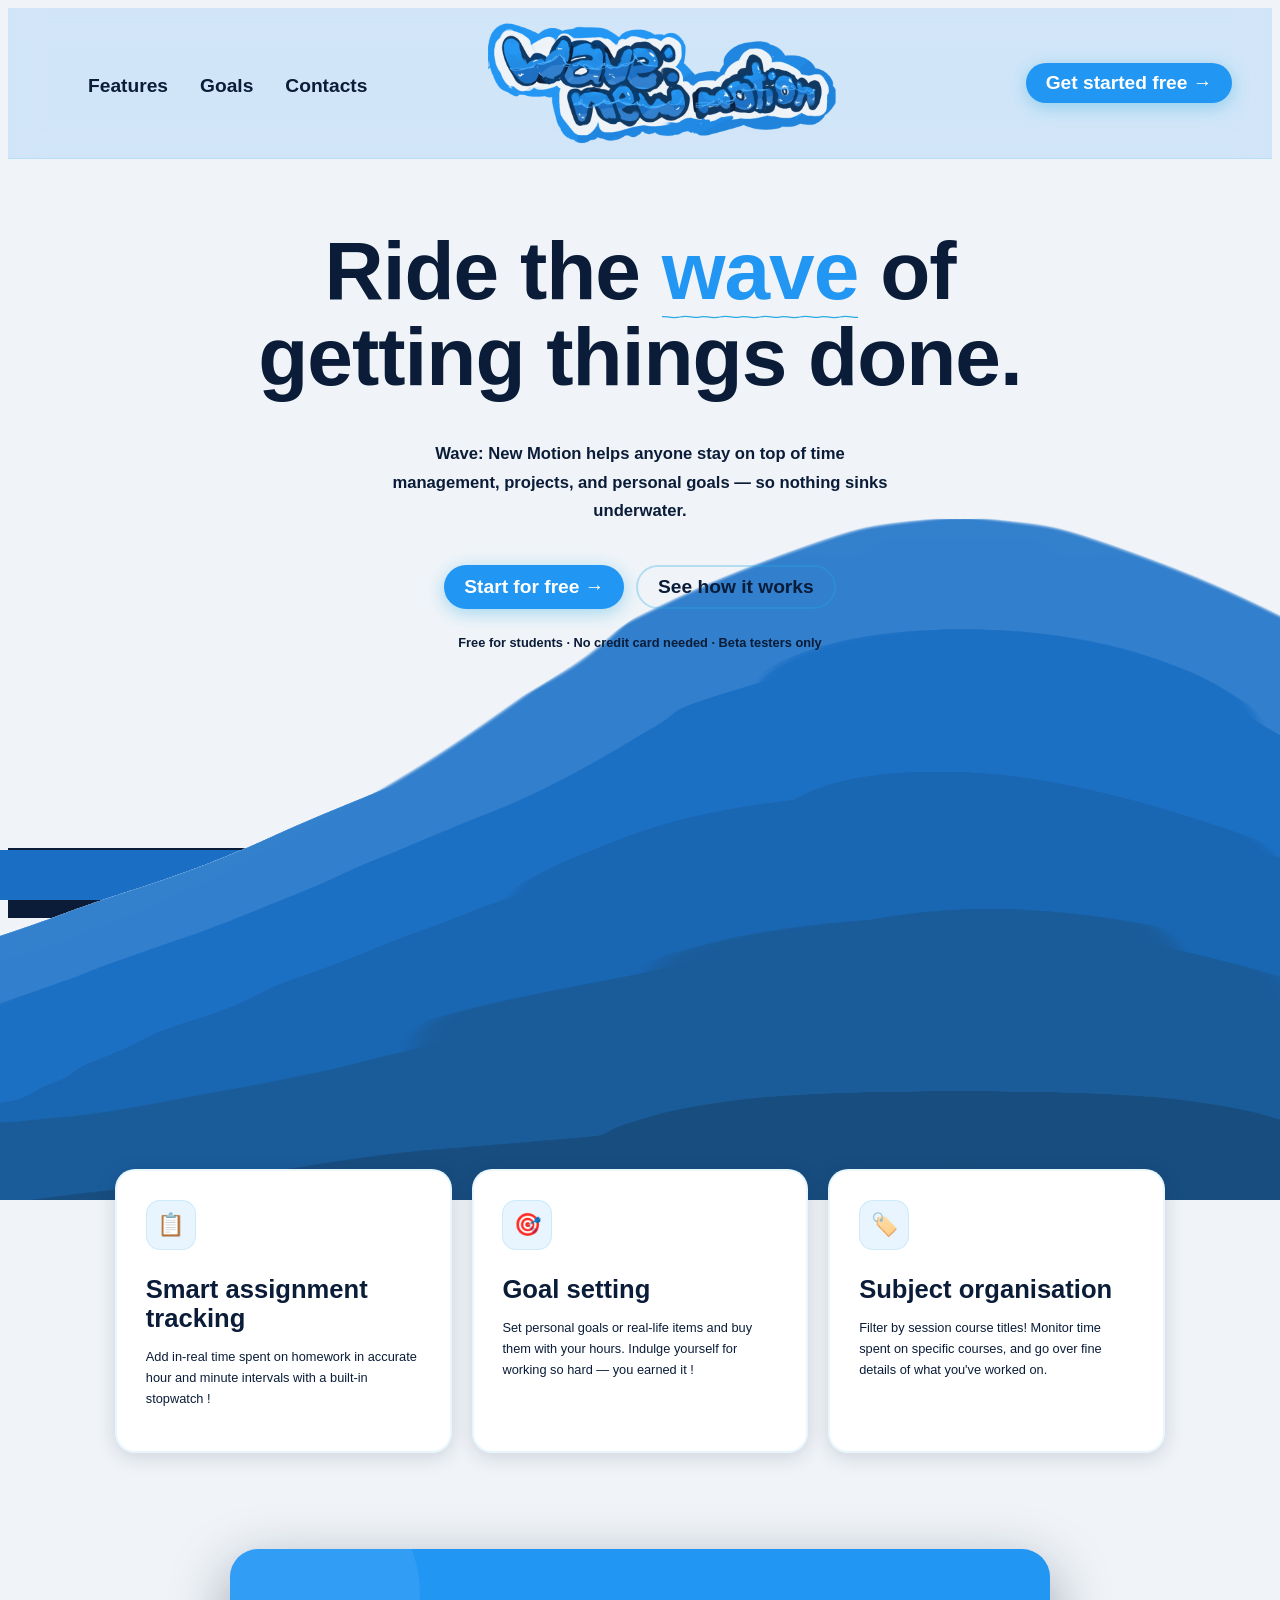
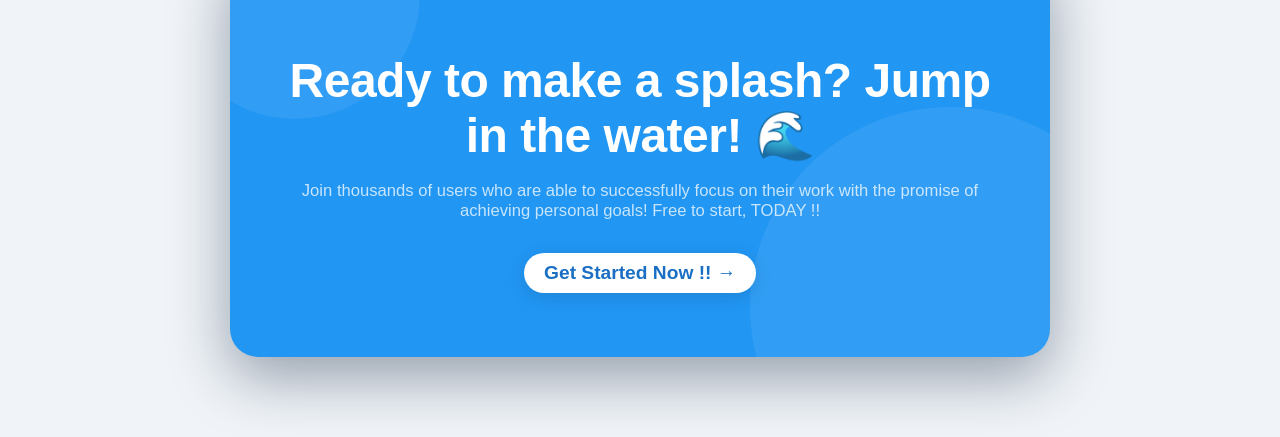
==== commit 5afa0375: "adding new wave yippe new wave added successfully - might redraw again  fixed hour_Temp bug" ====
--- a/index.html
+++ b/index.html
@@ -72,11 +72,6 @@
         <p class="feat-title">Smart assignment tracking</p>
         <p class="feat-desc">Add in-real time spent on homework in accurate hour and minute intervals with a built-in stopwatch !</p>
         </div>
-        <div class="feat-card">
-        <div class="feat-icon">⏰</div>
-        <p class="feat-title">Deadline reminders</p>
-        <p class="feat-desc">Never miss a due date. Wave alerts you a day before anything is due — before it becomes a crisis.</p>
-        </div>
         <!-- <div class="feat-card">
         <div class="feat-icon">📊</div>
         <p class="feat-title">Progress waves</p>
--- a/wave.css
+++ b/wave.css
@@ -12,21 +12,21 @@
 
 .ocean {
     cursor: url("images/bcursor1.png"), pointer;
-    height: 50px;
+    height:50px;
     width:100%;
     position: fixed;
     bottom:0;
     left:0;
-    background-color: rgb(16, 60, 96);
+    background-color: var(--blue);
 }
 
 .wave {
     background: url("images/wave.png") repeat-x;
     position: absolute;
-    top: -250px;
-    width: 6400px;
-    height: 300px;
-    animation: wave 14s cubic-bezier( 0.36, 0.45, 0.63, 0.53) infinite, swell 7s;
+    top: -350px;
+    width: 3840px;
+    height: 700px;
+    animation: wave 10s cubic-bezier( 0.36, 0.45, 0.63, 0.53) infinite, swell 7s;
     transform: translate3d(0, 0, 0);
 }
 
@@ -51,7 +51,7 @@
         transform: translate3d(0,-20px,0);
     }
     50% {
-        transform: translate3d(0,20px,0);
+        transform: translate3d(0,40px,0);
     }
 }
 
@@ -74,8 +74,7 @@
     top: -350px;
     width: 6400px;
     height: 700px;
-    z-index: -10;
-    animation: home-wave 14s cubic-bezier( 0.36, 0.45, 0.63, 0.53) infinite, home-swell 7s;
+    animation: wave 14s cubic-bezier( 0.36, 0.45, 0.63, 0.53) infinite, swell 7s;
     transform: translate3d(0, 0, 0);
 }
 
--- a/portal.css
+++ b/portal.css
@@ -151,7 +151,7 @@
     border-radius:999px;
     background:white;
     border:2px solid rgba(41,171,226,0.25);
-    font-size:12.5px;
+    font-size:0.65em;
     font-weight:bold;
     color:var(--blue);
     margin-bottom:2rem;
@@ -192,7 +192,7 @@
 /* front details */
 
 .blurb-details{
-    font-size:20px;
+    font-size:.65em;
     color:var(--navy);
     max-width:500px;
     line-height:1.7;
@@ -217,7 +217,8 @@
     border-radius:999px;}
  
 .blurb-note{
-    font-size:12.5px;color:var(--navy);
+    font-size:.5em;
+    color:var(--navy);
     font-weight:bold;
     opacity:0.6;
     animation:fadeUp 0.5s 0.4s ease both;
@@ -239,8 +240,8 @@
 }
  
 .proof-label{
-    font-size:12px;
-    font-weight:800;
+    font-size:.75em;
+    font-weight:bold;
     color:rgba(255,255,255,0.6);
     text-transform:uppercase;
     letter-spacing:0.1em;
@@ -283,8 +284,9 @@
 }
  
 .section-sub{
-    font-size:16px;color:var(--navy);
-    font-weight:600;
+    font-size:0.65em;
+    color:var(--navy);
+    font-weight:normal;
     max-width:480px;
     margin:0 auto;
     z-index: 100;
@@ -292,7 +294,7 @@
  
 .feat-grid{
     display:grid;
-    grid-template-columns:repeat(2,1fr);
+    grid-template-columns:repeat(3,1fr);
     gap:20px;
 }
  
@@ -312,19 +314,29 @@
     box-shadow:0 10px 32px rgba(41,171,226,0.2);}
  
 .feat-icon{
-    width:48px;height:48px;border-radius:14px;
-    background:linear-gradient(135deg,rgba(41,171,226,0.15),rgba(29,143,199,0.08));
-    display:flex;align-items:center;justify-content:center;
-    font-size:22px;margin-bottom:1.1rem;
+    width:48px;
+    height:48px;border-radius:14px;
+    background-color: rgb(33, 150, 243, 0.1);
+    display:flex;
+    align-items:center;
+    justify-content:center;
+    font-size:22px;
+    margin-bottom:1.1rem;
     border:1.5px solid rgba(41,171,226,0.15);
 }
  
 .feat-title{
-    font-size:16px;font-weight:800;margin-bottom:0.5rem;color:var(--navy);
+    font-size:1em;
+    font-weight:bold;
+    margin-bottom:0.5rem;
+    color:var(--navy);
     z-index: 100;
 }
 .feat-desc{
-    font-size:14px;color:var(--navy);line-height:1.65;font-weight:600;
+    font-size:0.5em;
+    color:var(--navy);
+    line-height:1.65;
+    font-weight:lighter;
     z-index: 100;
 }
  
@@ -366,8 +378,8 @@
     margin-bottom:0.7rem;}
 .promo-card p{
     color:rgba(255,255,255,0.75);
-    font-size:16px;
-    font-weight:600;
+    font-size:0.65em;
+    font-weight:normal;
     margin-bottom:2rem;
 }
  
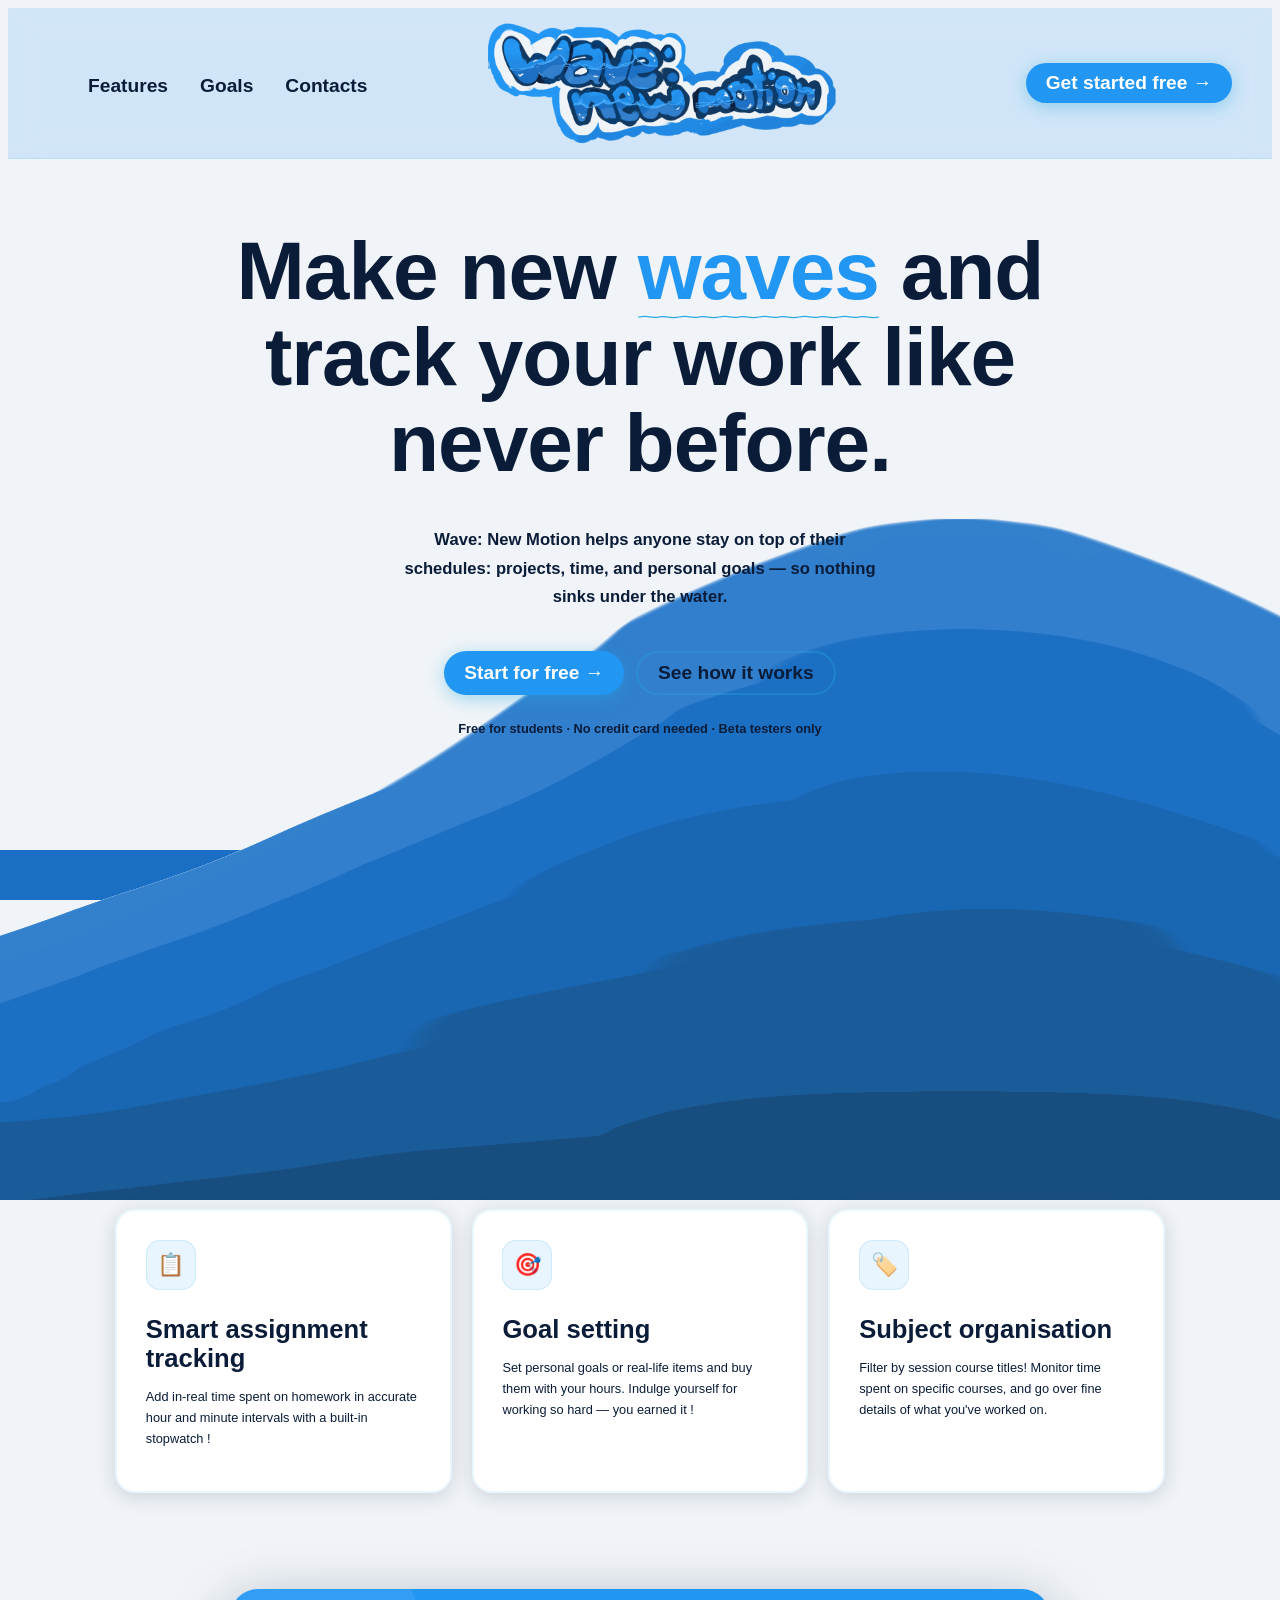
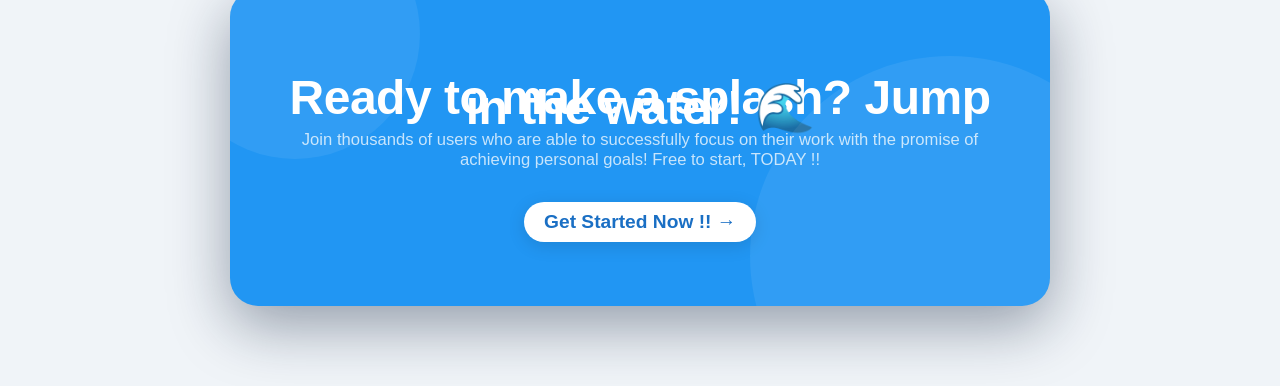
==== commit 1c10cb4b: "a bunch of changes revamp of the coursebtns from a set of buttons to a dropdown  changing portal htm" ====
--- a/index.html
+++ b/index.html
@@ -37,9 +37,9 @@
     
     <!-- HERO -->
     <section class="blurb">
-    <h1>Ride the <span class="wave-word">wave</span> of getting things done.</h1>
+    <h1>Make new <span class="wave-word">waves</span> and track your work like never before.</h1>
     
-    <p class="blurb-details">Wave: New Motion helps <strong>anyone</strong> stay on top of time management, projects, and personal goals — so nothing sinks underwater.</p>
+    <p class="blurb-details">Wave: New Motion helps <strong>anyone</strong> stay on top of their schedules: projects, time, and personal goals — so nothing sinks under the water.</p>
     
     <div class="blurb-btns">
         <a href="homepage.html" class="btn btn-primary">Start for free →</a>
@@ -64,7 +64,7 @@
     <section class="features">
     <div class="section-header">
         <h2>Everything you could need 🌊</h2>
-        <p class="section-sub">One place for all your projects — track all your assignments and time spent working !</p>
+        <p class="section-sub">One place for all your projects — track time spent for whatever you need  !</p>
     </div>
     <div class="feat-grid">
         <div class="feat-card">
@@ -96,7 +96,7 @@
     <div class="promo-card">
         <h2>Ready to make a splash? Jump in the water! 🌊</h2>
         <p>Join thousands of users who are able to successfully focus on their work with the promise of achieving personal goals! Free to start, TODAY !!</p>
-        <a href="#" class="btn btn-white btn-hero">Get Started Now !! →</a>
+        <a href="homepage.html" class="btn btn-white btn-hero">Get Started Now !! →</a>
     </div>
     </section>
     
--- a/styles.css
+++ b/styles.css
@@ -27,7 +27,7 @@
 }
 
 :root {
- 
+    --primary: "Satoshi-Black", sans-serif;
     --navy: #0a1c38;
     --blue: #1a6fc4;
     --accent: #2196f3;
@@ -37,6 +37,8 @@
 
 
 .logo{
+    width: 350px;
+    height: 171px;
     z-index: 30;
     position: fixed;
     left: 25%;
@@ -59,7 +61,7 @@
 }
 
 body{
-    font-family:'Satoshi-Black',sans-serif;
+    font-family:var(--primary);
     font-size: 2vw;
     font-weight: bold;
     color: var(--light-bg);
@@ -68,6 +70,11 @@
     margin-top: .25em;
     margin-bottom: .5em;
     color: var(--navy);
+}
+h2 {
+    font-size: 1em;
+    color: var(--blue);
+    line-height: 10px;
 }
 
 button{
@@ -220,4 +227,17 @@
 .delete-popup-overlay.show {
     opacity: 1;
     pointer-events: auto;
+}
+
+@media (max-width: 1000px) {
+    logo{
+        left: 10%;
+        width: 175px;
+        height: 85.5px;
+    }
+    logo.show{
+        left: 28%;
+        width: 175px;
+        height: 85.5px;
+    }
 }
--- a/portal.css
+++ b/portal.css
@@ -8,8 +8,10 @@
 }
 
 @keyframes bob{
-  0%,100%{transform:translateY(0);}
+  0%, 100%{transform:translateY(2px);}
   50%{transform:translateY(-2px);}
+
+
 }
 
  
@@ -214,7 +216,8 @@
 .btn-blurb{
     padding:13px 30px;
     font-size:16px;
-    border-radius:999px;}
+    border-radius:999px;
+}
  
 .blurb-note{
     font-size:.5em;
